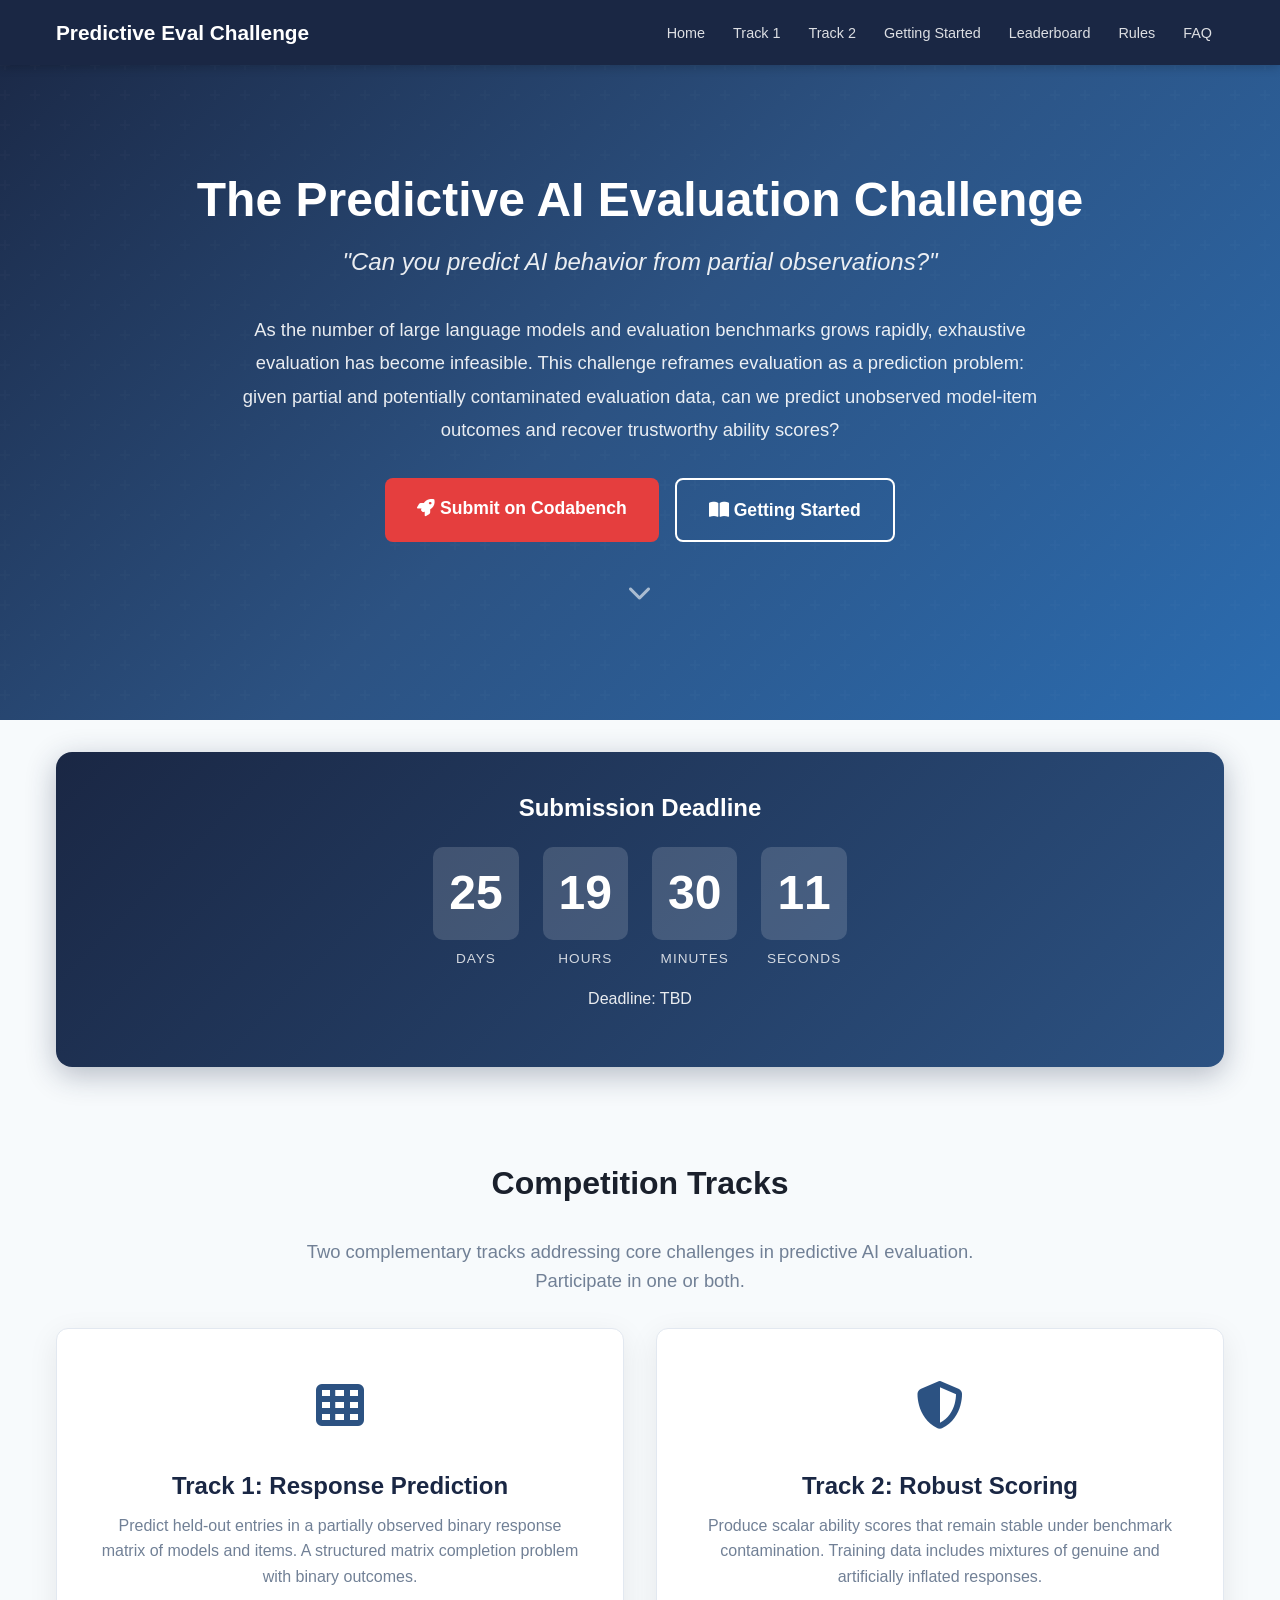
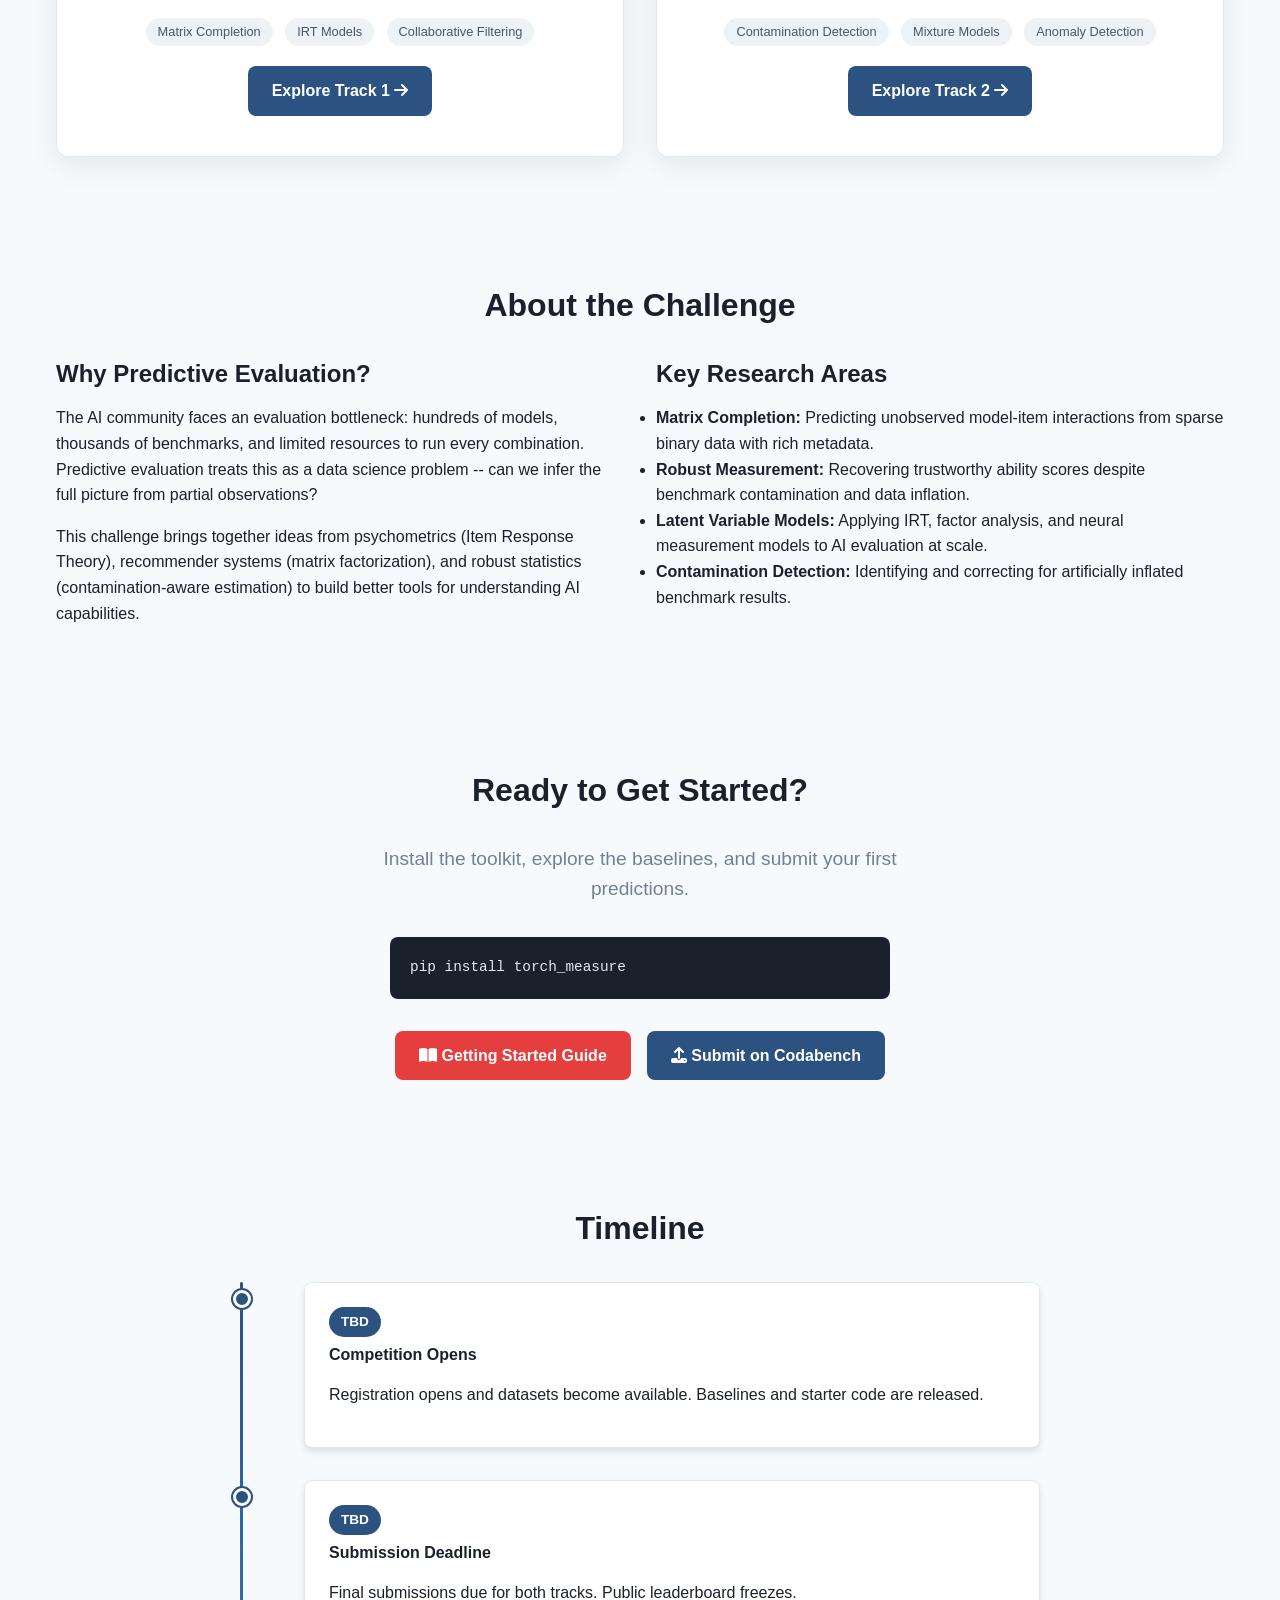
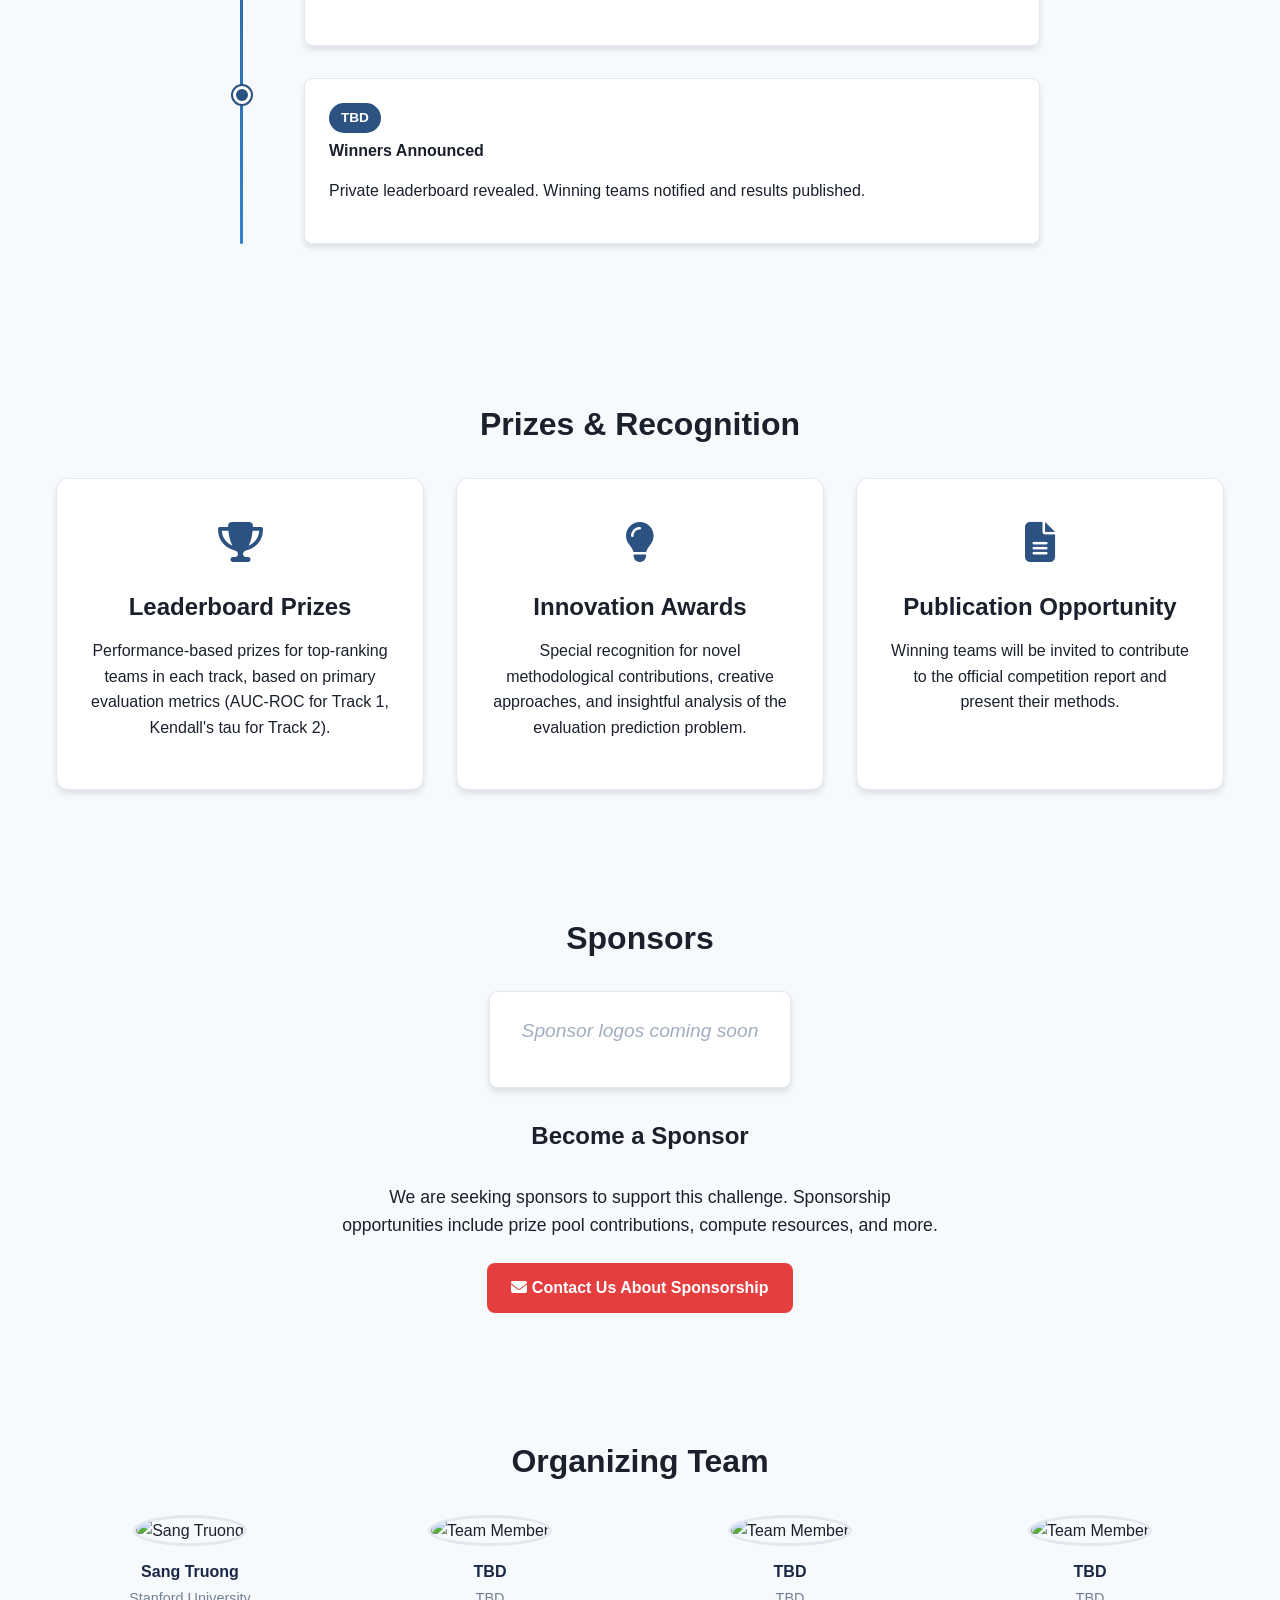
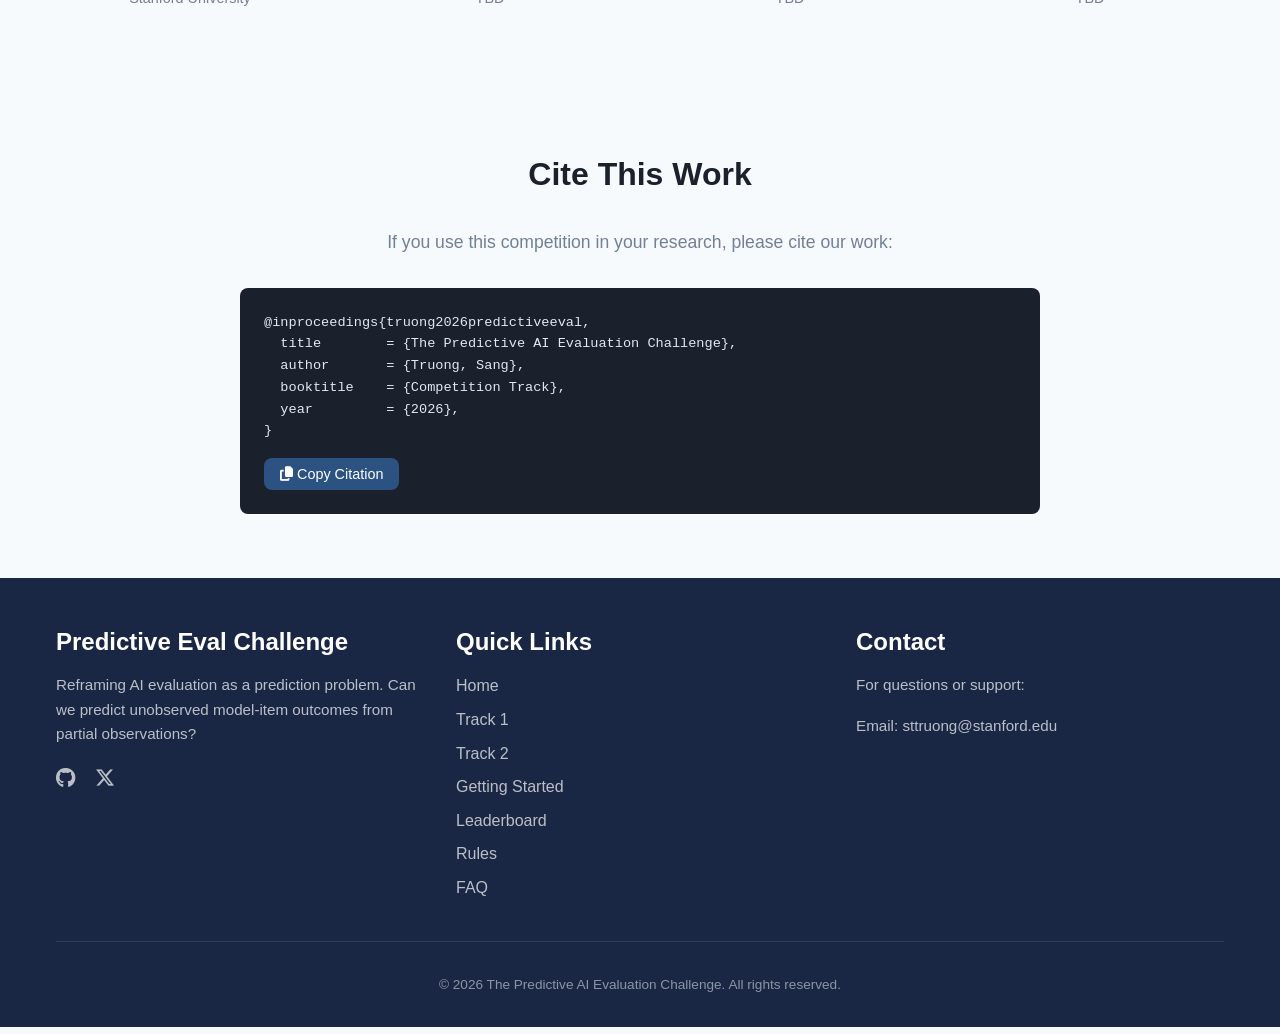
==== docs/index.html @ f94d9de9 "init" ====
<!DOCTYPE html>
<html lang="en">
<head>
    <meta charset="UTF-8">
    <meta name="viewport" content="width=device-width, initial-scale=1.0">
    <title>The Predictive AI Evaluation Challenge</title>
    <link rel="stylesheet" href="https://cdnjs.cloudflare.com/ajax/libs/font-awesome/6.5.0/css/all.min.css">
    <link rel="stylesheet" href="style.css">
</head>
<body>
    <!-- Header -->
    <header>
        <div class="container header-container">
            <a href="index.html" class="logo">Predictive Eval Challenge</a>
            <div class="mobile-toggle">
                <i class="fas fa-bars"></i>
            </div>
            <ul class="nav-menu">
                <li><a href="index.html">Home</a></li>
                <li><a href="track1.html">Track 1</a></li>
                <li><a href="track2.html">Track 2</a></li>
                <li><a href="getting_started.html">Getting Started</a></li>
                <li><a href="leaderboard.html">Leaderboard</a></li>
                <li><a href="rules.html">Rules</a></li>
                <li><a href="faq.html">FAQ</a></li>
            </ul>
        </div>
    </header>

    <!-- Hero Section -->
    <section class="hero">
        <div class="container text-center">
            <h1 class="hero-title">The Predictive AI Evaluation Challenge</h1>
            <p class="hero-tagline">"Can you predict AI behavior from partial observations?"</p>
            <p class="hero-description">
                As the number of large language models and evaluation benchmarks grows rapidly, exhaustive evaluation
                has become infeasible. This challenge reframes evaluation as a prediction problem: given partial and
                potentially contaminated evaluation data, can we predict unobserved model-item outcomes and recover
                trustworthy ability scores?
            </p>
            <div style="display: flex; gap: 1rem; justify-content: center; flex-wrap: wrap; margin-top: 2rem;">
                <a href="https://www.codabench.org/competitions/predictive-eval-challenge/" class="btn btn-primary btn-large" target="_blank">
                    <i class="fas fa-rocket"></i>
                    Submit on Codabench
                </a>
                <a href="getting_started.html" class="btn btn-outline btn-large" style="border-color: white; color: white;">
                    <i class="fas fa-book-open"></i>
                    Getting Started
                </a>
            </div>
            <div class="scroll-indicator" onclick="document.getElementById('tracks').scrollIntoView({behavior: 'smooth'})">
                <i class="fas fa-chevron-down"></i>
            </div>
        </div>
    </section>

    <!-- Countdown Timer -->
    <section style="padding: 2rem 0;">
        <div class="container">
            <div class="countdown-container">
                <h3 class="countdown-title">Submission Deadline</h3>
                <div class="countdown-timer" id="countdown">
                    <div class="countdown-segment">
                        <span class="countdown-value" id="days">--</span>
                        <span class="countdown-label">Days</span>
                    </div>
                    <div class="countdown-segment">
                        <span class="countdown-value" id="hours">--</span>
                        <span class="countdown-label">Hours</span>
                    </div>
                    <div class="countdown-segment">
                        <span class="countdown-value" id="minutes">--</span>
                        <span class="countdown-label">Minutes</span>
                    </div>
                    <div class="countdown-segment">
                        <span class="countdown-value" id="seconds">--</span>
                        <span class="countdown-label">Seconds</span>
                    </div>
                </div>
                <p class="countdown-message">Deadline: TBD</p>
            </div>
        </div>
    </section>

    <!-- Competition Tracks Section -->
    <section id="tracks">
        <div class="container">
            <h2 class="text-center mb-2">Competition Tracks</h2>
            <p class="text-center mb-2" style="font-size: 1.15rem; max-width: 700px; margin: 0 auto 2rem; color: var(--gray-600);">
                Two complementary tracks addressing core challenges in predictive AI evaluation.
                Participate in one or both.
            </p>
            <div class="grid-2">
                <a href="track1.html" class="track-card" style="text-decoration: none; color: inherit;">
                    <div class="track-icon">
                        <i class="fas fa-table-cells"></i>
                    </div>
                    <h3>Track 1: Response Prediction</h3>
                    <p>Predict held-out entries in a partially observed binary response matrix of models and items. A structured matrix completion problem with binary outcomes.</p>
                    <div>
                        <span class="approach-tag">Matrix Completion</span>
                        <span class="approach-tag">IRT Models</span>
                        <span class="approach-tag">Collaborative Filtering</span>
                    </div>
                    <div style="margin-top: 1rem;">
                        <span class="btn btn-secondary" style="pointer-events: none;">
                            Explore Track 1 <i class="fas fa-arrow-right"></i>
                        </span>
                    </div>
                </a>
                <a href="track2.html" class="track-card" style="text-decoration: none; color: inherit;">
                    <div class="track-icon">
                        <i class="fas fa-shield-halved"></i>
                    </div>
                    <h3>Track 2: Robust Scoring</h3>
                    <p>Produce scalar ability scores that remain stable under benchmark contamination. Training data includes mixtures of genuine and artificially inflated responses.</p>
                    <div>
                        <span class="approach-tag">Contamination Detection</span>
                        <span class="approach-tag">Mixture Models</span>
                        <span class="approach-tag">Anomaly Detection</span>
                    </div>
                    <div style="margin-top: 1rem;">
                        <span class="btn btn-secondary" style="pointer-events: none;">
                            Explore Track 2 <i class="fas fa-arrow-right"></i>
                        </span>
                    </div>
                </a>
            </div>
        </div>
    </section>

    <!-- About Section -->
    <section id="about" style="background-color: var(--gray-100);">
        <div class="container">
            <h2 class="text-center mb-2">About the Challenge</h2>
            <div class="grid-2">
                <div>
                    <h3>Why Predictive Evaluation?</h3>
                    <p>The AI community faces an evaluation bottleneck: hundreds of models, thousands of benchmarks, and limited resources to run every combination. Predictive evaluation treats this as a data science problem -- can we infer the full picture from partial observations?</p>
                    <p>This challenge brings together ideas from psychometrics (Item Response Theory), recommender systems (matrix factorization), and robust statistics (contamination-aware estimation) to build better tools for understanding AI capabilities.</p>
                </div>
                <div>
                    <h3>Key Research Areas</h3>
                    <ul>
                        <li><strong>Matrix Completion:</strong> Predicting unobserved model-item interactions from sparse binary data with rich metadata.</li>
                        <li><strong>Robust Measurement:</strong> Recovering trustworthy ability scores despite benchmark contamination and data inflation.</li>
                        <li><strong>Latent Variable Models:</strong> Applying IRT, factor analysis, and neural measurement models to AI evaluation at scale.</li>
                        <li><strong>Contamination Detection:</strong> Identifying and correcting for artificially inflated benchmark results.</li>
                    </ul>
                </div>
            </div>
        </div>
    </section>

    <!-- Get Started Section -->
    <section id="get-started">
        <div class="container text-center">
            <h2 class="mb-2">Ready to Get Started?</h2>
            <p style="font-size: 1.2rem; max-width: 600px; margin: 0 auto 2rem; color: var(--gray-600);">
                Install the toolkit, explore the baselines, and submit your first predictions.
            </p>
            <div class="code-block-container" style="max-width: 500px; margin: 0 auto 2rem; text-align: left;">
                <pre><code>pip install torch_measure</code></pre>
            </div>
            <div style="display: flex; gap: 1rem; justify-content: center; flex-wrap: wrap;">
                <a href="getting_started.html" class="btn btn-primary">
                    <i class="fas fa-book-open"></i>
                    Getting Started Guide
                </a>
                <a href="https://www.codabench.org/competitions/predictive-eval-challenge/" class="btn btn-secondary" target="_blank">
                    <i class="fas fa-upload"></i>
                    Submit on Codabench
                </a>
            </div>
        </div>
    </section>

    <!-- Timeline Section -->
    <section id="timeline" style="background-color: var(--gray-100);">
        <div class="container">
            <h2 class="text-center mb-2">Timeline</h2>
            <div class="timeline">
                <div class="timeline-item">
                    <div class="timeline-content">
                        <span class="timeline-date">TBD</span>
                        <h4>Competition Opens</h4>
                        <p>Registration opens and datasets become available. Baselines and starter code are released.</p>
                    </div>
                </div>
                <div class="timeline-item">
                    <div class="timeline-content">
                        <span class="timeline-date">TBD</span>
                        <h4>Submission Deadline</h4>
                        <p>Final submissions due for both tracks. Public leaderboard freezes.</p>
                    </div>
                </div>
                <div class="timeline-item">
                    <div class="timeline-content">
                        <span class="timeline-date">TBD</span>
                        <h4>Winners Announced</h4>
                        <p>Private leaderboard revealed. Winning teams notified and results published.</p>
                    </div>
                </div>
            </div>
        </div>
    </section>

    <!-- Prizes & Recognition Section -->
    <section id="prizes">
        <div class="container">
            <h2 class="text-center mb-2">Prizes & Recognition</h2>
            <div class="grid-3">
                <div class="prize-card">
                    <div class="prize-icon">
                        <i class="fas fa-trophy"></i>
                    </div>
                    <h3>Leaderboard Prizes</h3>
                    <p>Performance-based prizes for top-ranking teams in each track, based on primary evaluation metrics (AUC-ROC for Track 1, Kendall's tau for Track 2).</p>
                </div>
                <div class="prize-card">
                    <div class="prize-icon">
                        <i class="fas fa-lightbulb"></i>
                    </div>
                    <h3>Innovation Awards</h3>
                    <p>Special recognition for novel methodological contributions, creative approaches, and insightful analysis of the evaluation prediction problem.</p>
                </div>
                <div class="prize-card">
                    <div class="prize-icon">
                        <i class="fas fa-file-alt"></i>
                    </div>
                    <h3>Publication Opportunity</h3>
                    <p>Winning teams will be invited to contribute to the official competition report and present their methods.</p>
                </div>
            </div>
        </div>
    </section>

    <!-- Sponsors Section -->
    <section id="sponsors" style="background-color: var(--gray-100);">
        <div class="container">
            <h2 class="text-center mb-2">Sponsors</h2>
            <div class="sponsors-container">
                <div class="sponsor-tier">
                    <div class="sponsor-logos">
                        <div class="sponsor-item">
                            <p class="sponsor-placeholder">Sponsor logos coming soon</p>
                        </div>
                    </div>
                </div>
                <div style="margin-top: 2rem;">
                    <h3 class="text-center mb-2">Become a Sponsor</h3>
                    <p class="text-center mb-2" style="font-size: 1.1rem; max-width: 600px; margin: 0 auto;">
                        We are seeking sponsors to support this challenge.
                        Sponsorship opportunities include prize pool contributions, compute resources, and more.
                    </p>
                    <div class="text-center" style="margin-top: 1.5rem;">
                        <a href="mailto:sttruong@stanford.edu?subject=Predictive%20Eval%20Challenge%20Sponsorship" class="btn btn-primary">
                            <i class="fas fa-envelope"></i>
                            Contact Us About Sponsorship
                        </a>
                    </div>
                </div>
            </div>
        </div>
    </section>

    <!-- Organizing Team Section -->
    <section id="team">
        <div class="container">
            <h2 class="text-center mb-2">Organizing Team</h2>
            <div class="team-grid">
                <div class="team-member">
                    <img src="https://ui-avatars.com/api/?name=ST&background=2c5282&color=fff&size=120" alt="Sang Truong">
                    <h4>Sang Truong</h4>
                    <p>Stanford University</p>
                </div>
                <div class="team-member">
                    <img src="https://ui-avatars.com/api/?name=TM&background=2c5282&color=fff&size=120" alt="Team Member">
                    <h4>TBD</h4>
                    <p>TBD</p>
                </div>
                <div class="team-member">
                    <img src="https://ui-avatars.com/api/?name=TM&background=2c5282&color=fff&size=120" alt="Team Member">
                    <h4>TBD</h4>
                    <p>TBD</p>
                </div>
                <div class="team-member">
                    <img src="https://ui-avatars.com/api/?name=TM&background=2c5282&color=fff&size=120" alt="Team Member">
                    <h4>TBD</h4>
                    <p>TBD</p>
                </div>
            </div>
        </div>
    </section>

    <!-- Citation Section -->
    <section id="citation" style="background-color: var(--gray-100);">
        <div class="container">
            <h2 class="text-center mb-2">Cite This Work</h2>
            <p class="text-center mb-2" style="font-size: 1.1rem; color: var(--gray-600);">
                If you use this competition in your research, please cite our work:
            </p>
            <div class="citation-box">
                <pre><code>@inproceedings{truong2026predictiveeval,
  title        = {The Predictive AI Evaluation Challenge},
  author       = {Truong, Sang},
  booktitle    = {Competition Track},
  year         = {2026},
}</code></pre>
                <button class="btn-copy" onclick="copyCitation()">
                    <i class="fas fa-copy"></i>
                    Copy Citation
                </button>
            </div>
        </div>
    </section>

    <!-- Footer -->
    <footer>
        <div class="container">
            <div class="footer-container">
                <div class="footer-column">
                    <h3>Predictive Eval Challenge</h3>
                    <p>Reframing AI evaluation as a prediction problem. Can we predict unobserved model-item outcomes from partial observations?</p>
                    <div class="social-links mt-1">
                        <a href="#"><i class="fab fa-github"></i></a>
                        <a href="#"><i class="fab fa-x-twitter"></i></a>
                    </div>
                </div>
                <div class="footer-column">
                    <h3>Quick Links</h3>
                    <ul>
                        <li><a href="index.html">Home</a></li>
                        <li><a href="track1.html">Track 1</a></li>
                        <li><a href="track2.html">Track 2</a></li>
                        <li><a href="getting_started.html">Getting Started</a></li>
                        <li><a href="leaderboard.html">Leaderboard</a></li>
                        <li><a href="rules.html">Rules</a></li>
                        <li><a href="faq.html">FAQ</a></li>
                    </ul>
                </div>
                <div class="footer-column">
                    <h3>Contact</h3>
                    <p>For questions or support:</p>
                    <p>Email: sttruong@stanford.edu</p>
                </div>
            </div>
            <div class="copyright">
                <p>&copy; 2026 The Predictive AI Evaluation Challenge. All rights reserved.</p>
            </div>
        </div>
    </footer>

    <!-- JavaScript -->
    <script>
        // Mobile menu toggle
        const mobileToggle = document.querySelector('.mobile-toggle');
        const navMenu = document.querySelector('.nav-menu');

        mobileToggle.addEventListener('click', () => {
            navMenu.classList.toggle('active');
        });

        const navLinks = document.querySelectorAll('.nav-menu a');
        navLinks.forEach(link => {
            link.addEventListener('click', () => {
                navMenu.classList.remove('active');
            });
        });

        // Smooth scrolling for anchor links
        document.querySelectorAll('a[href^="#"]').forEach(anchor => {
            anchor.addEventListener('click', function(e) {
                e.preventDefault();
                const targetId = this.getAttribute('href');
                const targetElement = document.querySelector(targetId);
                if (targetElement) {
                    const headerHeight = document.querySelector('header').offsetHeight;
                    const targetPosition = targetElement.getBoundingClientRect().top + window.pageYOffset - headerHeight;
                    window.scrollTo({ top: targetPosition, behavior: 'smooth' });
                }
            });
        });

        // Countdown Timer
        function updateCountdown() {
            // Placeholder date -- update when deadline is set
            const endDate = new Date('December 31, 2026 23:59:59 UTC').getTime();
            const now = new Date().getTime();
            const timeLeft = endDate - now;

            if (timeLeft > 0) {
                const days = Math.floor(timeLeft / (1000 * 60 * 60 * 24));
                const hours = Math.floor((timeLeft % (1000 * 60 * 60 * 24)) / (1000 * 60 * 60));
                const minutes = Math.floor((timeLeft % (1000 * 60 * 60)) / (1000 * 60));
                const seconds = Math.floor((timeLeft % (1000 * 60)) / 1000);

                document.getElementById('days').textContent = String(days).padStart(2, '0');
                document.getElementById('hours').textContent = String(hours).padStart(2, '0');
                document.getElementById('minutes').textContent = String(minutes).padStart(2, '0');
                document.getElementById('seconds').textContent = String(seconds).padStart(2, '0');
            } else {
                document.querySelector('.countdown-title').textContent = 'Submissions Closed';
                document.querySelector('.countdown-timer').innerHTML = '<div style="color: white; font-size: 1.8rem; font-weight: 600;">Thank you for participating!</div>';
                document.querySelector('.countdown-message').textContent = 'Winners will be announced soon.';
            }
        }

        updateCountdown();
        setInterval(updateCountdown, 1000);

        // Copy citation function
        function copyCitation() {
            const citationText = `@inproceedings{truong2026predictiveeval,
  title        = {The Predictive AI Evaluation Challenge},
  author       = {Truong, Sang},
  booktitle    = {Competition Track},
  year         = {2026},
}`;
            navigator.clipboard.writeText(citationText).then(() => {
                const button = document.querySelector('.btn-copy');
                const originalText = button.innerHTML;
                button.innerHTML = '<i class="fas fa-check"></i> Copied!';
                button.style.backgroundColor = '#48bb78';
                setTimeout(() => {
                    button.innerHTML = originalText;
                    button.style.backgroundColor = '';
                }, 2000);
            }).catch(err => {
                console.error('Failed to copy citation: ', err);
                alert('Failed to copy citation. Please select and copy the text manually.');
            });
        }
    </script>
</body>
</html>
---- docs/style.css ----
:root {
    --primary-color: #1a2744; /* Dark navy */
    --secondary-color: #2c5282; /* Medium blue */
    --accent-color: #e53e3e; /* Red accent for CTAs */
    --accent-hover: #c53030;
    --highlight-color: #3182ce; /* Bright blue for links */
    --dark-color: #1a202c;
    --light-color: #f7fafc;
    --gray-100: #f7fafc;
    --gray-200: #edf2f7;
    --gray-300: #e2e8f0;
    --gray-400: #cbd5e0;
    --gray-500: #a0aec0;
    --gray-600: #718096;
    --gray-700: #4a5568;
    --font-primary: 'Roboto', sans-serif;
    --font-heading: 'Montserrat', sans-serif;
    --border-radius: 8px;
    --box-shadow: 0 4px 6px rgba(0, 0, 0, 0.1);
}

/* Global Styles */
* {
    margin: 0;
    padding: 0;
    box-sizing: border-box;
}

body {
    font-family: var(--font-primary);
    line-height: 1.6;
    color: var(--dark-color);
    background-color: var(--light-color);
}

h1, h2, h3, h4, h5, h6 {
    font-family: var(--font-heading);
    margin-bottom: 1rem;
    line-height: 1.3;
    font-weight: 700;
}

h1 { font-size: 2.5rem; }
h2 { font-size: 2rem; }
h3 { font-size: 1.5rem; }

p { margin-bottom: 1rem; }

a {
    color: var(--highlight-color);
    text-decoration: none;
    transition: all 0.3s ease;
}

a:hover {
    color: var(--accent-color);
}

.container {
    width: 100%;
    max-width: 1200px;
    margin: 0 auto;
    padding: 0 1rem;
}

/* Buttons */
.btn {
    display: inline-block;
    padding: 0.75rem 1.5rem;
    border-radius: var(--border-radius);
    text-decoration: none;
    font-weight: 600;
    cursor: pointer;
    transition: all 0.3s ease;
    border: none;
    font-size: 1rem;
}

.btn-primary {
    background-color: var(--accent-color);
    color: white;
}

.btn-primary:hover {
    background-color: var(--accent-hover);
    color: white;
    transform: translateY(-2px);
    box-shadow: 0 4px 12px rgba(229, 62, 62, 0.4);
}

.btn-secondary {
    background-color: var(--secondary-color);
    color: white;
}

.btn-secondary:hover {
    background-color: var(--primary-color);
    color: white;
    transform: translateY(-2px);
}

.btn-outline {
    background-color: transparent;
    color: var(--secondary-color);
    border: 2px solid var(--secondary-color);
}

.btn-outline:hover {
    background-color: var(--secondary-color);
    color: white;
}

.btn-large {
    padding: 1rem 2rem;
    font-size: 1.1rem;
}

.btn-copy {
    background-color: var(--secondary-color);
    color: white;
    padding: 0.5rem 1rem;
    border: none;
    border-radius: var(--border-radius);
    cursor: pointer;
    font-size: 0.9rem;
    margin-top: 1rem;
    transition: all 0.3s ease;
}

.btn-copy:hover {
    background-color: var(--primary-color);
}

/* Utility Classes */
.text-center { text-align: center; }
.mb-1 { margin-bottom: 1rem; }
.mb-2 { margin-bottom: 2rem; }
.mt-1 { margin-top: 1rem; }
.mt-2 { margin-top: 2rem; }
.mt-3 { margin-top: 3rem; }

/* Header */
header {
    background-color: var(--primary-color);
    color: white;
    padding: 1rem 0;
    position: fixed;
    width: 100%;
    top: 0;
    z-index: 1000;
    box-shadow: 0 2px 10px rgba(0, 0, 0, 0.2);
}

.header-container {
    display: flex;
    justify-content: space-between;
    align-items: center;
}

.logo {
    font-family: var(--font-heading);
    font-size: 1.3rem;
    font-weight: 700;
    color: white !important;
    white-space: nowrap;
}

.logo:hover {
    color: var(--gray-300) !important;
}

.nav-menu {
    display: flex;
    list-style: none;
    gap: 0.25rem;
    align-items: center;
}

.nav-menu li a {
    color: rgba(255, 255, 255, 0.85);
    font-weight: 500;
    padding: 0.5rem 0.75rem;
    border-radius: var(--border-radius);
    transition: all 0.3s ease;
    font-size: 0.9rem;
}

.nav-menu li a:hover {
    color: white;
    background-color: rgba(255, 255, 255, 0.1);
}

.mobile-toggle {
    display: none;
    cursor: pointer;
    color: white;
    font-size: 1.5rem;
}

/* Hero Section */
.hero {
    background: linear-gradient(135deg, var(--primary-color) 0%, var(--secondary-color) 50%, #2b6cb0 100%);
    color: white;
    padding: 8rem 0 4rem;
    min-height: 80vh;
    display: flex;
    align-items: center;
    position: relative;
    overflow: hidden;
}

.hero::before {
    content: '';
    position: absolute;
    top: 0;
    left: 0;
    right: 0;
    bottom: 0;
    background: url("data:image/svg+xml,%3Csvg width='60' height='60' viewBox='0 0 60 60' xmlns='http://www.w3.org/2000/svg'%3E%3Cg fill='none' fill-rule='evenodd'%3E%3Cg fill='%23ffffff' fill-opacity='0.03'%3E%3Cpath d='M36 34v-4h-2v4h-4v2h4v4h2v-4h4v-2h-4zm0-30V0h-2v4h-4v2h4v4h2V6h4V4h-4zM6 34v-4H4v4H0v2h4v4h2v-4h4v-2H6zM6 4V0H4v4H0v2h4v4h2V6h4V4H6z'/%3E%3C/g%3E%3C/g%3E%3C/svg%3E");
    opacity: 0.5;
}

.hero .container {
    position: relative;
    z-index: 1;
}

.hero-title {
    font-size: 3rem;
    font-weight: 800;
    margin-bottom: 1rem;
    line-height: 1.15;
}

.hero-tagline {
    font-size: 1.5rem;
    font-weight: 300;
    font-style: italic;
    margin-bottom: 2rem;
    color: rgba(255, 255, 255, 0.9);
}

.hero-description {
    font-size: 1.15rem;
    max-width: 800px;
    margin: 0 auto 2rem;
    color: rgba(255, 255, 255, 0.9);
    line-height: 1.8;
}

.scroll-indicator {
    margin-top: 2rem;
    cursor: pointer;
    animation: bounce 2s infinite;
    font-size: 1.5rem;
    color: rgba(255, 255, 255, 0.6);
}

@keyframes bounce {
    0%, 20%, 50%, 80%, 100% { transform: translateY(0); }
    40% { transform: translateY(-10px); }
    60% { transform: translateY(-5px); }
}

/* Sections */
section {
    padding: 4rem 0;
}

/* Cards */
.card {
    background: white;
    border-radius: var(--border-radius);
    padding: 2rem;
    box-shadow: var(--box-shadow);
    border: 1px solid var(--gray-300);
}

/* Grid Layouts */
.grid-2 {
    display: grid;
    grid-template-columns: repeat(2, 1fr);
    gap: 2rem;
}

.grid-3 {
    display: grid;
    grid-template-columns: repeat(3, 1fr);
    gap: 2rem;
}

/* Track Cards */
.track-card {
    background: white;
    border-radius: 12px;
    padding: 2.5rem;
    box-shadow: 0 8px 30px rgba(0, 0, 0, 0.08);
    border: 1px solid var(--gray-300);
    transition: transform 0.3s ease, box-shadow 0.3s ease;
    text-align: center;
}

.track-card:hover {
    transform: translateY(-5px);
    box-shadow: 0 12px 40px rgba(0, 0, 0, 0.12);
}

.track-card .track-icon {
    font-size: 3rem;
    color: var(--secondary-color);
    margin-bottom: 1.5rem;
}

.track-card h3 {
    color: var(--primary-color);
    margin-bottom: 0.75rem;
}

.track-card p {
    color: var(--gray-600);
    margin-bottom: 1.5rem;
}

/* Countdown */
.countdown-container {
    background: linear-gradient(135deg, var(--primary-color), var(--secondary-color));
    border-radius: 16px;
    padding: 2.5rem;
    text-align: center;
    color: white;
    box-shadow: 0 8px 30px rgba(26, 39, 68, 0.3);
}

.countdown-title {
    font-size: 1.5rem;
    margin-bottom: 1.5rem;
    color: white;
}

.countdown-timer {
    display: flex;
    justify-content: center;
    gap: 1.5rem;
    margin-bottom: 1rem;
}

.countdown-segment {
    display: flex;
    flex-direction: column;
    align-items: center;
}

.countdown-value {
    font-size: 3rem;
    font-weight: 800;
    font-family: var(--font-heading);
    background: rgba(255, 255, 255, 0.15);
    padding: 0.5rem 1rem;
    border-radius: 10px;
    min-width: 80px;
    text-align: center;
}

.countdown-label {
    font-size: 0.85rem;
    text-transform: uppercase;
    letter-spacing: 1px;
    margin-top: 0.5rem;
    opacity: 0.8;
}

.countdown-message {
    margin-top: 1rem;
    font-size: 1rem;
    opacity: 0.9;
    color: white;
}

/* Prize Cards */
.prize-card {
    background: white;
    border-radius: 12px;
    padding: 2rem;
    text-align: center;
    box-shadow: var(--box-shadow);
    border: 1px solid var(--gray-300);
    transition: transform 0.3s ease;
}

.prize-card:hover {
    transform: translateY(-3px);
}

.prize-icon {
    font-size: 2.5rem;
    color: var(--secondary-color);
    margin-bottom: 1rem;
}

/* Team Section */
.team-grid {
    display: grid;
    grid-template-columns: repeat(auto-fit, minmax(160px, 1fr));
    gap: 2rem;
    justify-items: center;
}

.team-member {
    text-align: center;
}

.team-member img {
    width: 120px;
    height: 120px;
    border-radius: 50%;
    object-fit: cover;
    margin-bottom: 1rem;
    border: 3px solid var(--gray-300);
    transition: transform 0.3s ease;
}

.team-member img:hover {
    transform: scale(1.05);
}

.team-member h4 {
    margin-bottom: 0.25rem;
    color: var(--primary-color);
}

.team-member p {
    color: var(--gray-600);
    font-size: 0.9rem;
}

/* Citation */
.citation-box {
    background: var(--dark-color);
    border-radius: var(--border-radius);
    padding: 1.5rem;
    position: relative;
    max-width: 800px;
    margin: 0 auto;
}

.citation-box pre {
    overflow-x: auto;
    color: #e2e8f0;
    font-size: 0.85rem;
    line-height: 1.6;
}

.citation-box code {
    font-family: 'Fira Code', 'Courier New', monospace;
}

/* FAQ */
.faq-item {
    margin-bottom: 1rem;
    border: 1px solid var(--gray-300);
    border-radius: var(--border-radius);
    overflow: hidden;
    background: white;
}

.faq-question {
    display: flex;
    justify-content: space-between;
    align-items: center;
    padding: 1.25rem 1.5rem;
    cursor: pointer;
    font-weight: 600;
    color: var(--primary-color);
    transition: background-color 0.3s ease;
}

.faq-question:hover {
    background-color: var(--gray-100);
}

.faq-question i {
    transition: transform 0.3s ease;
    color: var(--gray-500);
}

.faq-question.active i {
    transform: rotate(180deg);
}

.faq-answer {
    max-height: 0;
    overflow: hidden;
    transition: max-height 0.3s ease;
    padding: 0 1.5rem;
}

.faq-question.active + .faq-answer {
    max-height: 1000px;
    padding: 0 1.5rem 1.5rem;
}

/* Timeline */
.timeline {
    position: relative;
    max-width: 800px;
    margin: 2rem auto;
    padding-left: 2rem;
}

.timeline::before {
    content: '';
    position: absolute;
    left: 0;
    top: 0;
    bottom: 0;
    width: 3px;
    background: linear-gradient(to bottom, var(--secondary-color), var(--highlight-color));
    border-radius: 2px;
}

.timeline-item {
    position: relative;
    margin-bottom: 2rem;
    padding-left: 2rem;
}

.timeline-item::before {
    content: '';
    position: absolute;
    left: -2.45rem;
    top: 0.5rem;
    width: 12px;
    height: 12px;
    border-radius: 50%;
    background: var(--secondary-color);
    border: 3px solid white;
    box-shadow: 0 0 0 2px var(--secondary-color);
}

.timeline-content {
    background: white;
    padding: 1.5rem;
    border-radius: var(--border-radius);
    box-shadow: var(--box-shadow);
    border: 1px solid var(--gray-300);
}

.timeline-date {
    display: inline-block;
    background: var(--secondary-color);
    color: white;
    padding: 0.25rem 0.75rem;
    border-radius: 20px;
    font-size: 0.85rem;
    font-weight: 600;
    margin-bottom: 0.5rem;
}

/* Leaderboard Table */
.leaderboard-table {
    width: 100%;
    border-collapse: collapse;
    background: white;
    border-radius: var(--border-radius);
    overflow: hidden;
    box-shadow: var(--box-shadow);
}

.leaderboard-table thead {
    background: var(--primary-color);
    color: white;
}

.leaderboard-table th,
.leaderboard-table td {
    padding: 1rem 1.25rem;
    text-align: left;
    border-bottom: 1px solid var(--gray-300);
}

.leaderboard-table tbody tr:hover {
    background-color: var(--gray-100);
}

.leaderboard-table tbody tr:nth-child(even) {
    background-color: var(--gray-100);
}

.rank-1 { color: #d69e2e; font-weight: 700; }
.rank-2 { color: #a0aec0; font-weight: 700; }
.rank-3 { color: #c47a30; font-weight: 700; }

/* Tab Navigation */
.tab-container {
    display: flex;
    gap: 0.5rem;
    justify-content: center;
    flex-wrap: wrap;
}

.tab-button {
    padding: 0.75rem 1.5rem;
    border: 2px solid var(--secondary-color);
    background: transparent;
    color: var(--secondary-color);
    border-radius: var(--border-radius);
    cursor: pointer;
    font-weight: 600;
    font-size: 0.95rem;
    transition: all 0.3s ease;
}

.tab-button.active,
.tab-button:hover {
    background: var(--secondary-color);
    color: white;
}

.tab-content {
    display: none;
}

.tab-content.active {
    display: block;
}

/* Sponsor Section */
.sponsors-container {
    text-align: center;
}

.sponsor-tier {
    margin-bottom: 2rem;
}

.tier-label {
    font-size: 1.1rem;
    color: var(--gray-600);
    text-transform: uppercase;
    letter-spacing: 2px;
    margin-bottom: 1.5rem;
}

.sponsor-logos {
    display: flex;
    justify-content: center;
    align-items: center;
    gap: 3rem;
    flex-wrap: wrap;
}

.sponsor-item {
    padding: 1.5rem 2rem;
    background: white;
    border-radius: var(--border-radius);
    box-shadow: var(--box-shadow);
    border: 1px solid var(--gray-300);
}

.sponsor-placeholder {
    font-size: 1.2rem;
    color: var(--gray-500);
    font-style: italic;
}

/* Code Block */
.code-block-container {
    background: var(--dark-color);
    border-radius: var(--border-radius);
    padding: 1.25rem;
    margin: 1rem 0;
    overflow-x: auto;
}

.code-block-container pre {
    margin: 0;
    color: #e2e8f0;
    font-size: 0.9rem;
    line-height: 1.5;
}

.code-block-container code {
    font-family: 'Fira Code', 'Courier New', monospace;
}

/* Metric Cards */
.metric-card {
    background: white;
    border-radius: 12px;
    padding: 1.5rem;
    text-align: center;
    box-shadow: var(--box-shadow);
    border: 1px solid var(--gray-300);
    transition: transform 0.3s ease;
}

.metric-card:hover {
    transform: translateY(-3px);
}

.metric-card .metric-value {
    font-size: 1.5rem;
    font-weight: 700;
    color: var(--secondary-color);
    margin-bottom: 0.25rem;
}

.metric-card .metric-label {
    font-size: 0.85rem;
    color: var(--gray-600);
    text-transform: uppercase;
    letter-spacing: 1px;
}

/* Approach Tag */
.approach-tag {
    display: inline-block;
    background: var(--gray-200);
    color: var(--gray-700);
    padding: 0.25rem 0.75rem;
    border-radius: 20px;
    font-size: 0.8rem;
    font-weight: 500;
    margin: 0.25rem;
}

/* Footer */
footer {
    background-color: var(--primary-color);
    color: white;
    padding: 3rem 0 1rem;
}

.footer-container {
    display: grid;
    grid-template-columns: repeat(3, 1fr);
    gap: 2rem;
    margin-bottom: 2rem;
}

.footer-column h3 {
    color: white;
    margin-bottom: 1rem;
}

.footer-column p {
    color: rgba(255, 255, 255, 0.7);
    font-size: 0.95rem;
}

.footer-column ul {
    list-style: none;
}

.footer-column ul li {
    margin-bottom: 0.5rem;
}

.footer-column ul li a {
    color: rgba(255, 255, 255, 0.7);
    transition: color 0.3s ease;
}

.footer-column ul li a:hover {
    color: white;
}

.social-links a {
    color: rgba(255, 255, 255, 0.7);
    font-size: 1.25rem;
    margin-right: 1rem;
    transition: color 0.3s ease;
}

.social-links a:hover {
    color: white;
}

.copyright {
    text-align: center;
    padding-top: 2rem;
    border-top: 1px solid rgba(255, 255, 255, 0.1);
}

.copyright p {
    color: rgba(255, 255, 255, 0.5);
    font-size: 0.85rem;
}

/* Data Table */
.dataset-table {
    overflow-x: auto;
    margin: 1rem 0;
}

.dataset-table table {
    width: 100%;
    border-collapse: collapse;
    background: white;
    border-radius: var(--border-radius);
    overflow: hidden;
}

.dataset-table th,
.dataset-table td {
    padding: 0.75rem 1rem;
    text-align: left;
    border: 1px solid var(--gray-300);
}

.dataset-table thead {
    background: var(--primary-color);
    color: white;
}

.dataset-table tbody tr:nth-child(even) {
    background: var(--gray-100);
}

/* Phase Indicators */
.phase-indicator {
    display: flex;
    align-items: center;
    gap: 0.5rem;
    padding: 0.5rem 1rem;
    border-radius: 20px;
    background: rgba(255, 255, 255, 0.1);
    font-size: 0.85rem;
}

.phase-indicator.active {
    background: rgba(255, 255, 255, 0.25);
}

.phase-indicator.completed {
    opacity: 0.5;
}

.phase-dot {
    width: 8px;
    height: 8px;
    border-radius: 50%;
    background: rgba(255, 255, 255, 0.5);
}

.phase-indicator.active .phase-dot {
    background: #48bb78;
    box-shadow: 0 0 8px rgba(72, 187, 120, 0.6);
}

.phase-indicator.completed .phase-dot {
    background: rgba(255, 255, 255, 0.3);
}

/* Info box */
.info-box {
    background: #ebf8ff;
    border-left: 4px solid var(--highlight-color);
    padding: 1.25rem;
    border-radius: 0 var(--border-radius) var(--border-radius) 0;
    margin: 1.5rem 0;
}

.info-box p {
    margin: 0;
    color: var(--gray-700);
}

.warning-box {
    background: #fffbeb;
    border-left: 4px solid #d69e2e;
    padding: 1.25rem;
    border-radius: 0 var(--border-radius) var(--border-radius) 0;
    margin: 1.5rem 0;
}

/* Responsive */
@media (max-width: 968px) {
    .nav-menu {
        display: none;
        flex-direction: column;
        position: absolute;
        top: 100%;
        left: 0;
        right: 0;
        background: var(--primary-color);
        padding: 1rem;
        box-shadow: 0 4px 10px rgba(0, 0, 0, 0.2);
    }

    .nav-menu.active {
        display: flex;
    }

    .nav-menu li a {
        padding: 0.75rem 1rem;
        display: block;
    }

    .mobile-toggle {
        display: block;
    }

    .hero-title {
        font-size: 2rem;
    }

    .hero-tagline {
        font-size: 1.2rem;
    }

    .grid-2,
    .grid-3 {
        grid-template-columns: 1fr;
    }

    .footer-container {
        grid-template-columns: 1fr;
    }

    .countdown-value {
        font-size: 2rem;
        min-width: 60px;
    }

    .countdown-timer {
        gap: 0.75rem;
    }

    .team-grid {
        grid-template-columns: repeat(auto-fit, minmax(130px, 1fr));
        gap: 1.5rem;
    }
}

@media (max-width: 480px) {
    .hero {
        padding: 6rem 0 3rem;
        min-height: auto;
    }

    .hero-title {
        font-size: 1.6rem;
    }

    h2 {
        font-size: 1.5rem;
    }

    section {
        padding: 2.5rem 0;
    }

    .countdown-value {
        font-size: 1.5rem;
        min-width: 50px;
        padding: 0.35rem 0.5rem;
    }
}
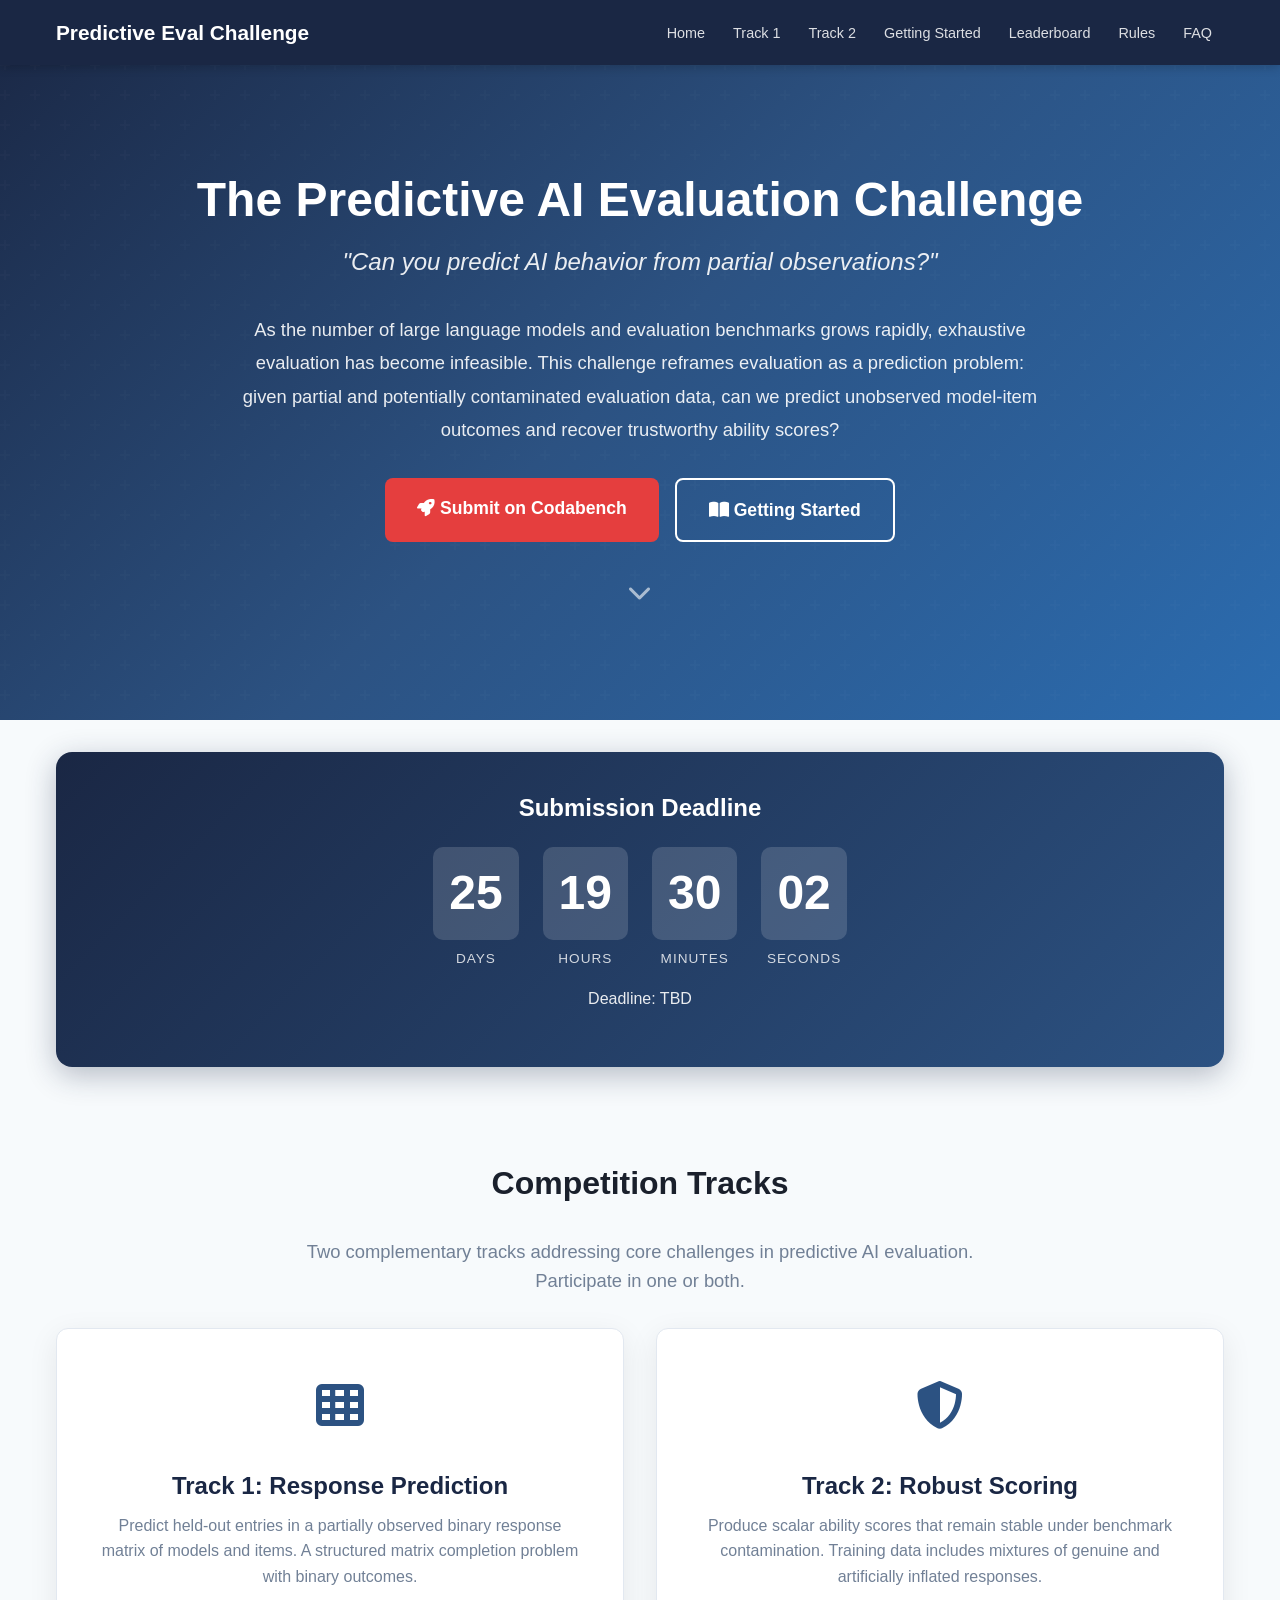
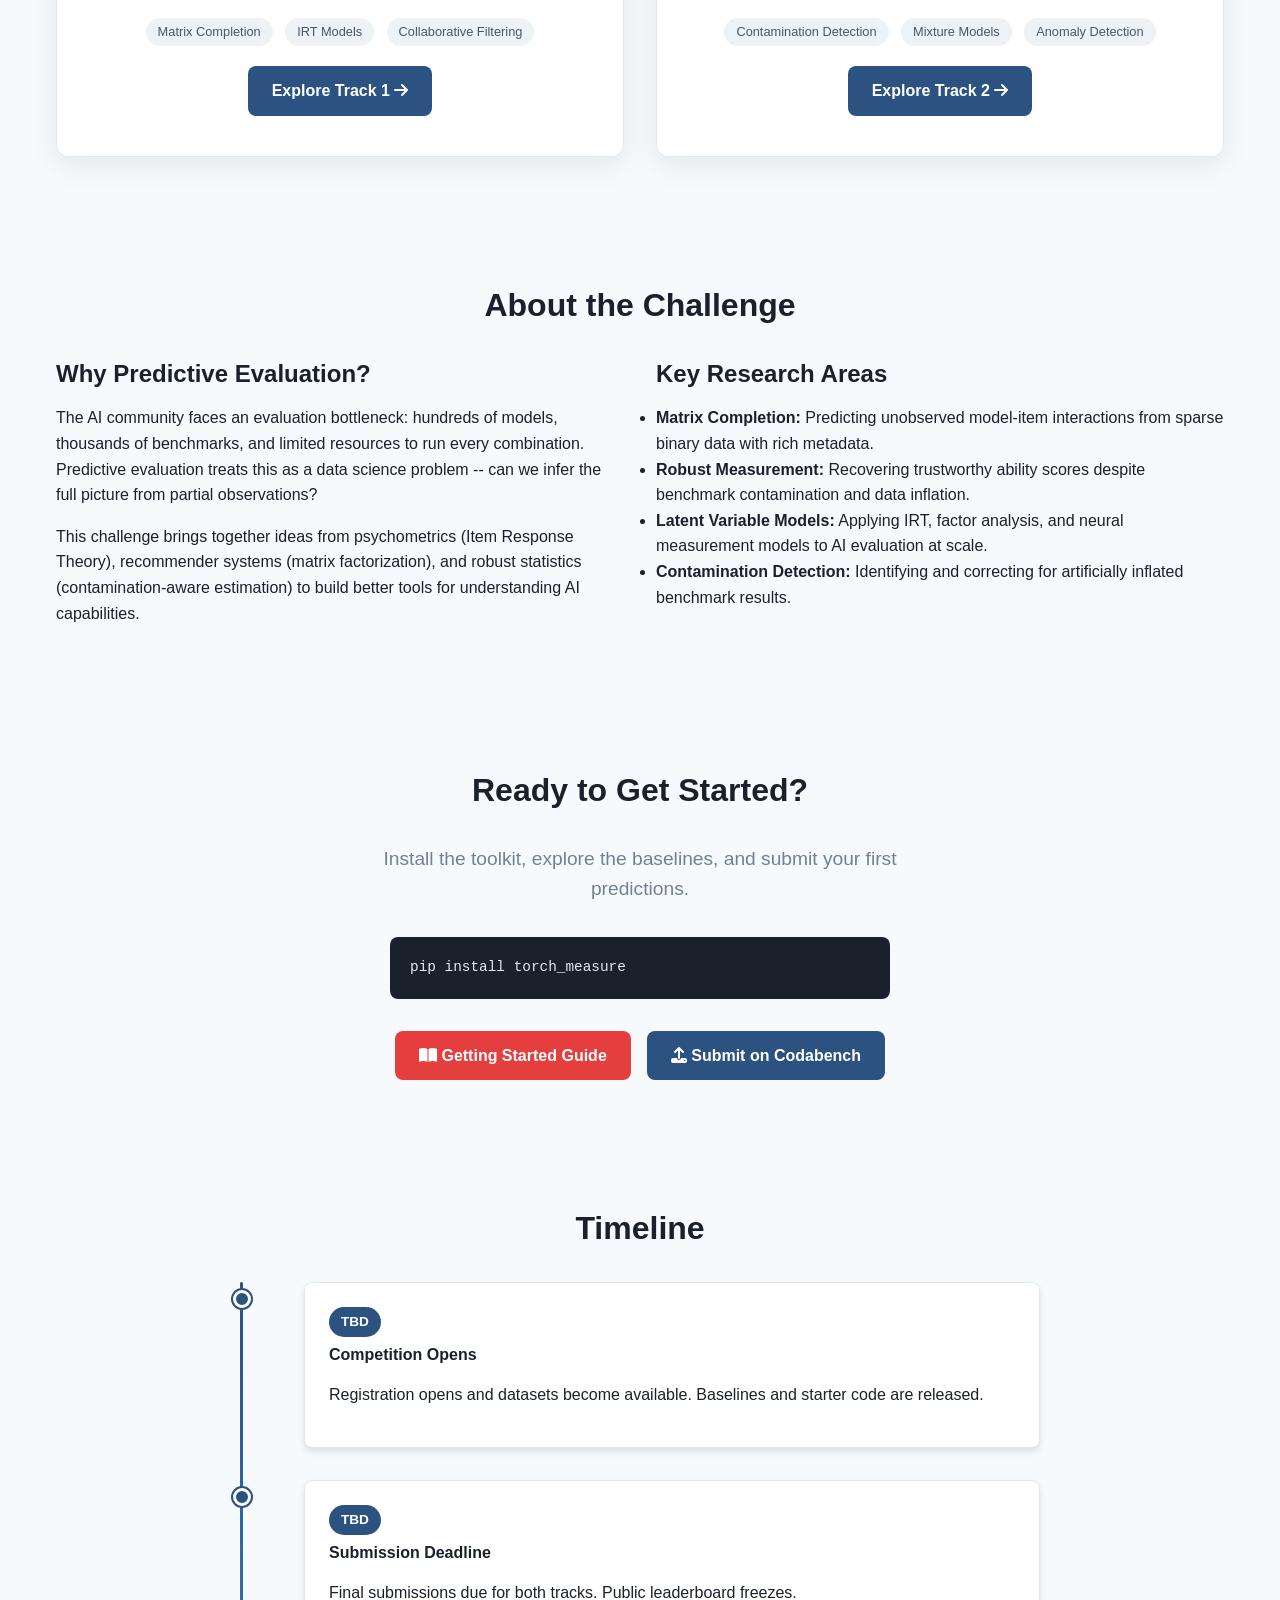
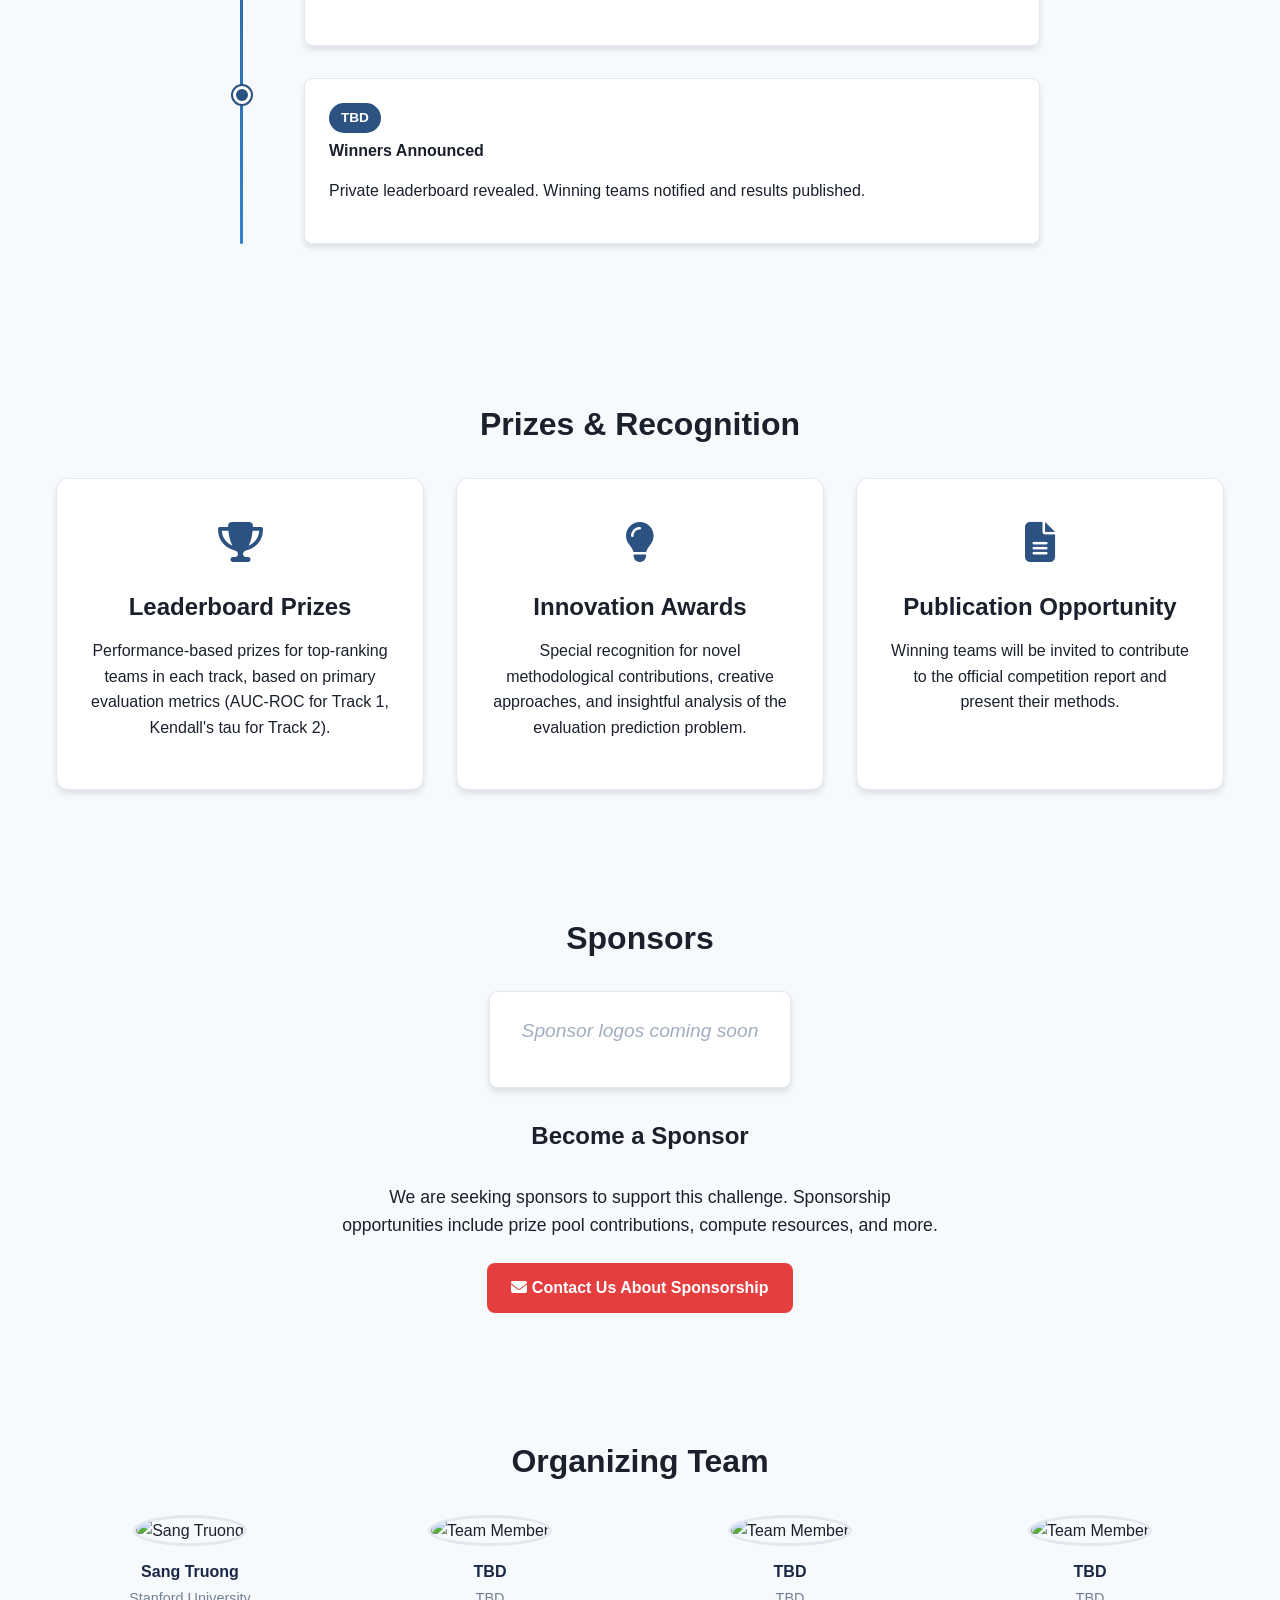
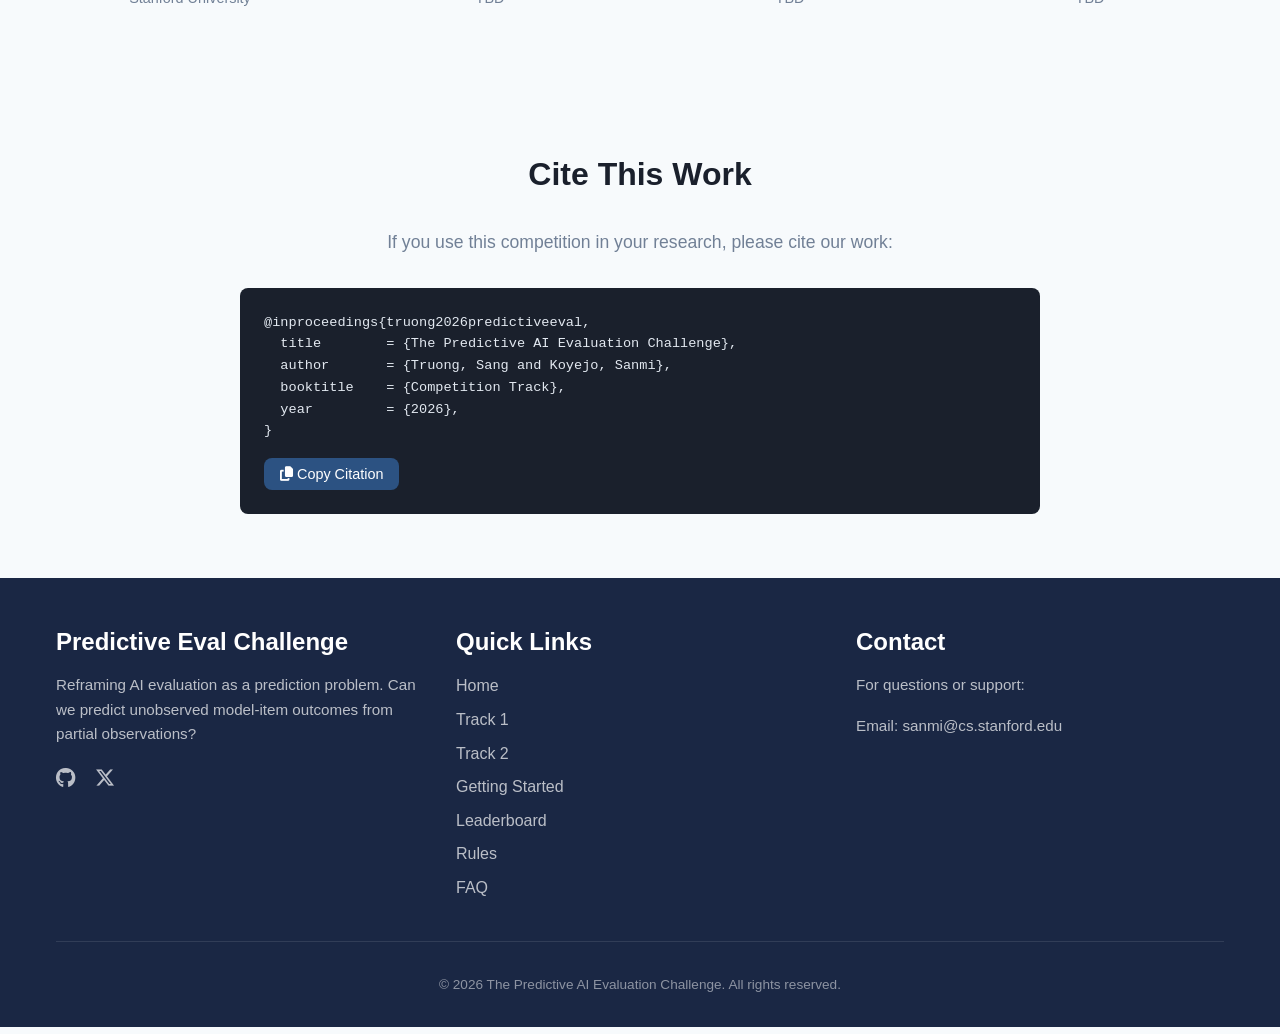
==== commit f2783bcd: "revise website" ====
--- a/docs/index.html
+++ b/docs/index.html
@@ -254,7 +254,7 @@
                         Sponsorship opportunities include prize pool contributions, compute resources, and more.
                     </p>
                     <div class="text-center" style="margin-top: 1.5rem;">
-                        <a href="mailto:sttruong@stanford.edu?subject=Predictive%20Eval%20Challenge%20Sponsorship" class="btn btn-primary">
+                        <a href="mailto:sanmi@cs.stanford.edu?subject=Predictive%20Eval%20Challenge%20Sponsorship" class="btn btn-primary">
                             <i class="fas fa-envelope"></i>
                             Contact Us About Sponsorship
                         </a>
@@ -303,7 +303,7 @@
             <div class="citation-box">
                 <pre><code>@inproceedings{truong2026predictiveeval,
   title        = {The Predictive AI Evaluation Challenge},
-  author       = {Truong, Sang},
+  author       = {Truong, Sang and Koyejo, Sanmi},
   booktitle    = {Competition Track},
   year         = {2026},
 }</code></pre>
@@ -342,7 +342,7 @@
                 <div class="footer-column">
                     <h3>Contact</h3>
                     <p>For questions or support:</p>
-                    <p>Email: sttruong@stanford.edu</p>
+                    <p>Email: sanmi@cs.stanford.edu</p>
                 </div>
             </div>
             <div class="copyright">
@@ -413,7 +413,7 @@
         function copyCitation() {
             const citationText = `@inproceedings{truong2026predictiveeval,
   title        = {The Predictive AI Evaluation Challenge},
-  author       = {Truong, Sang},
+  author       = {Truong, Sang and Koyejo, Sanmi},
   booktitle    = {Competition Track},
   year         = {2026},
 }`;
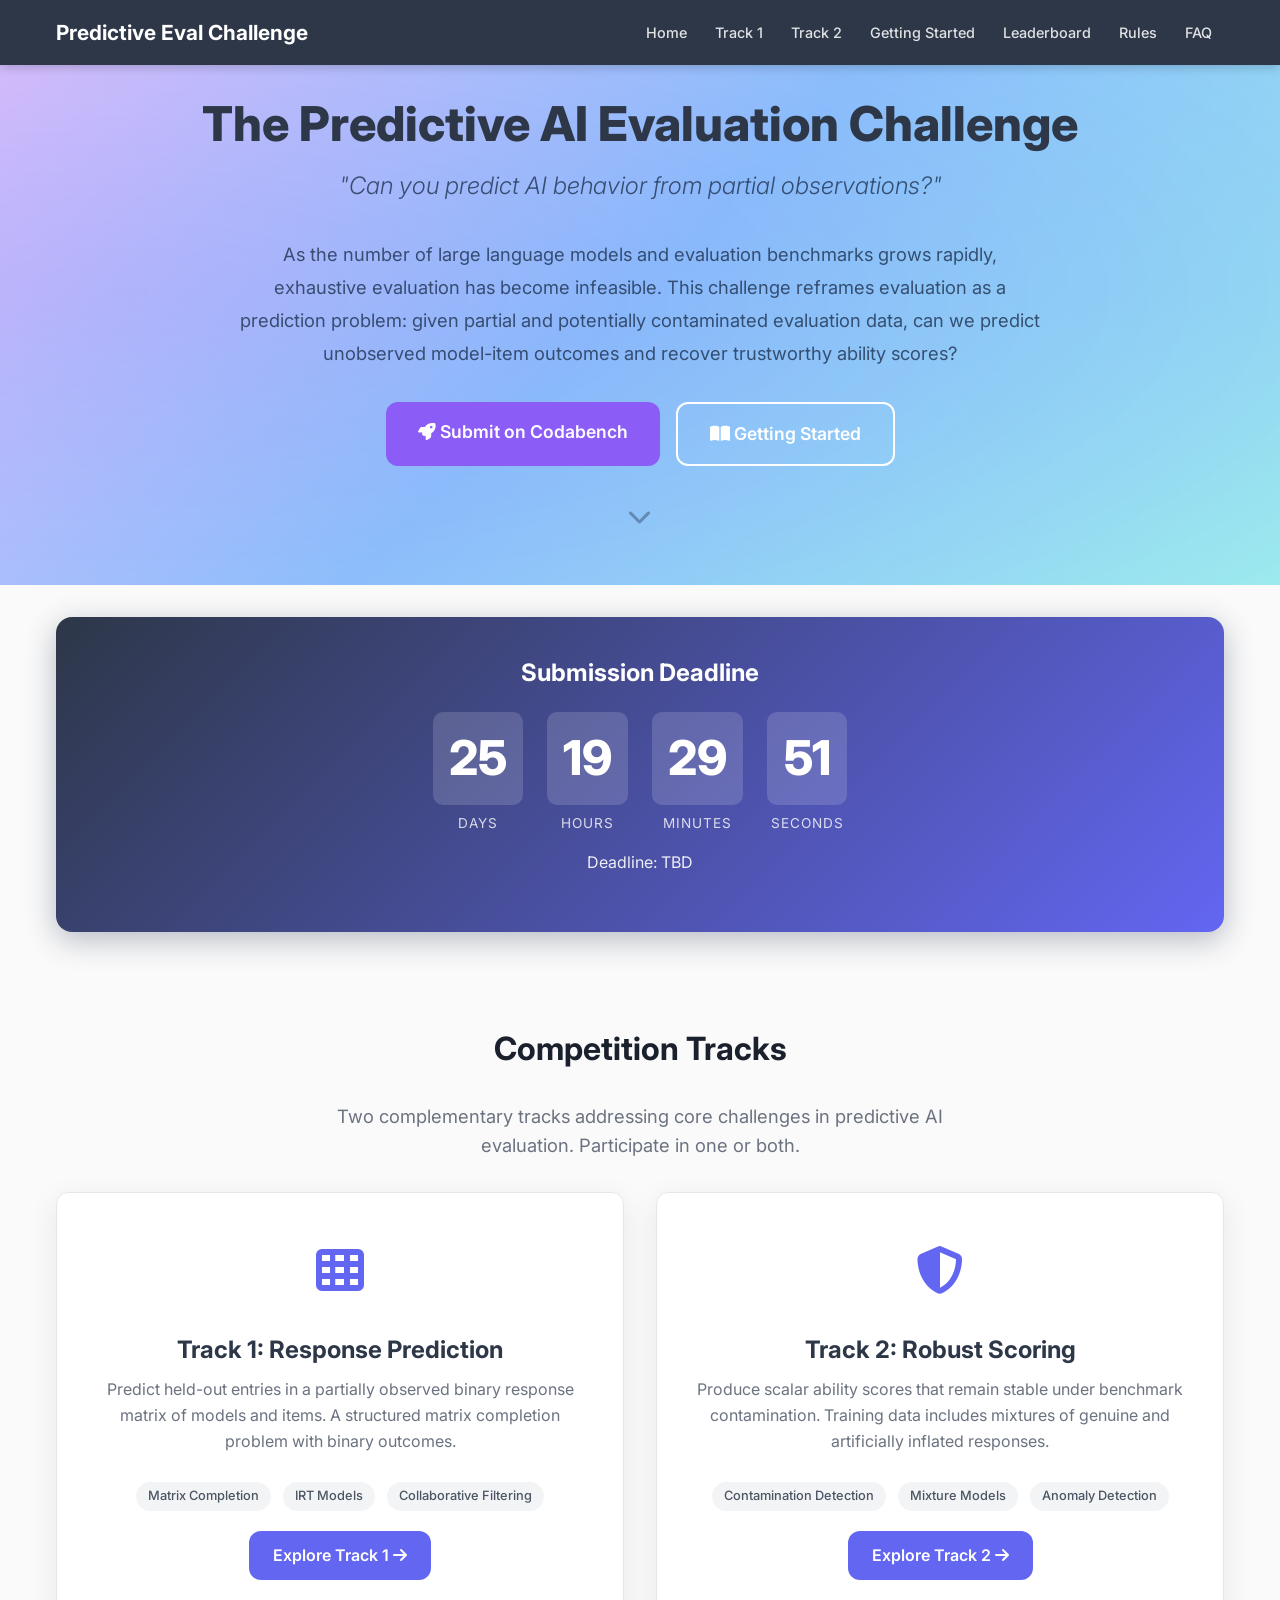
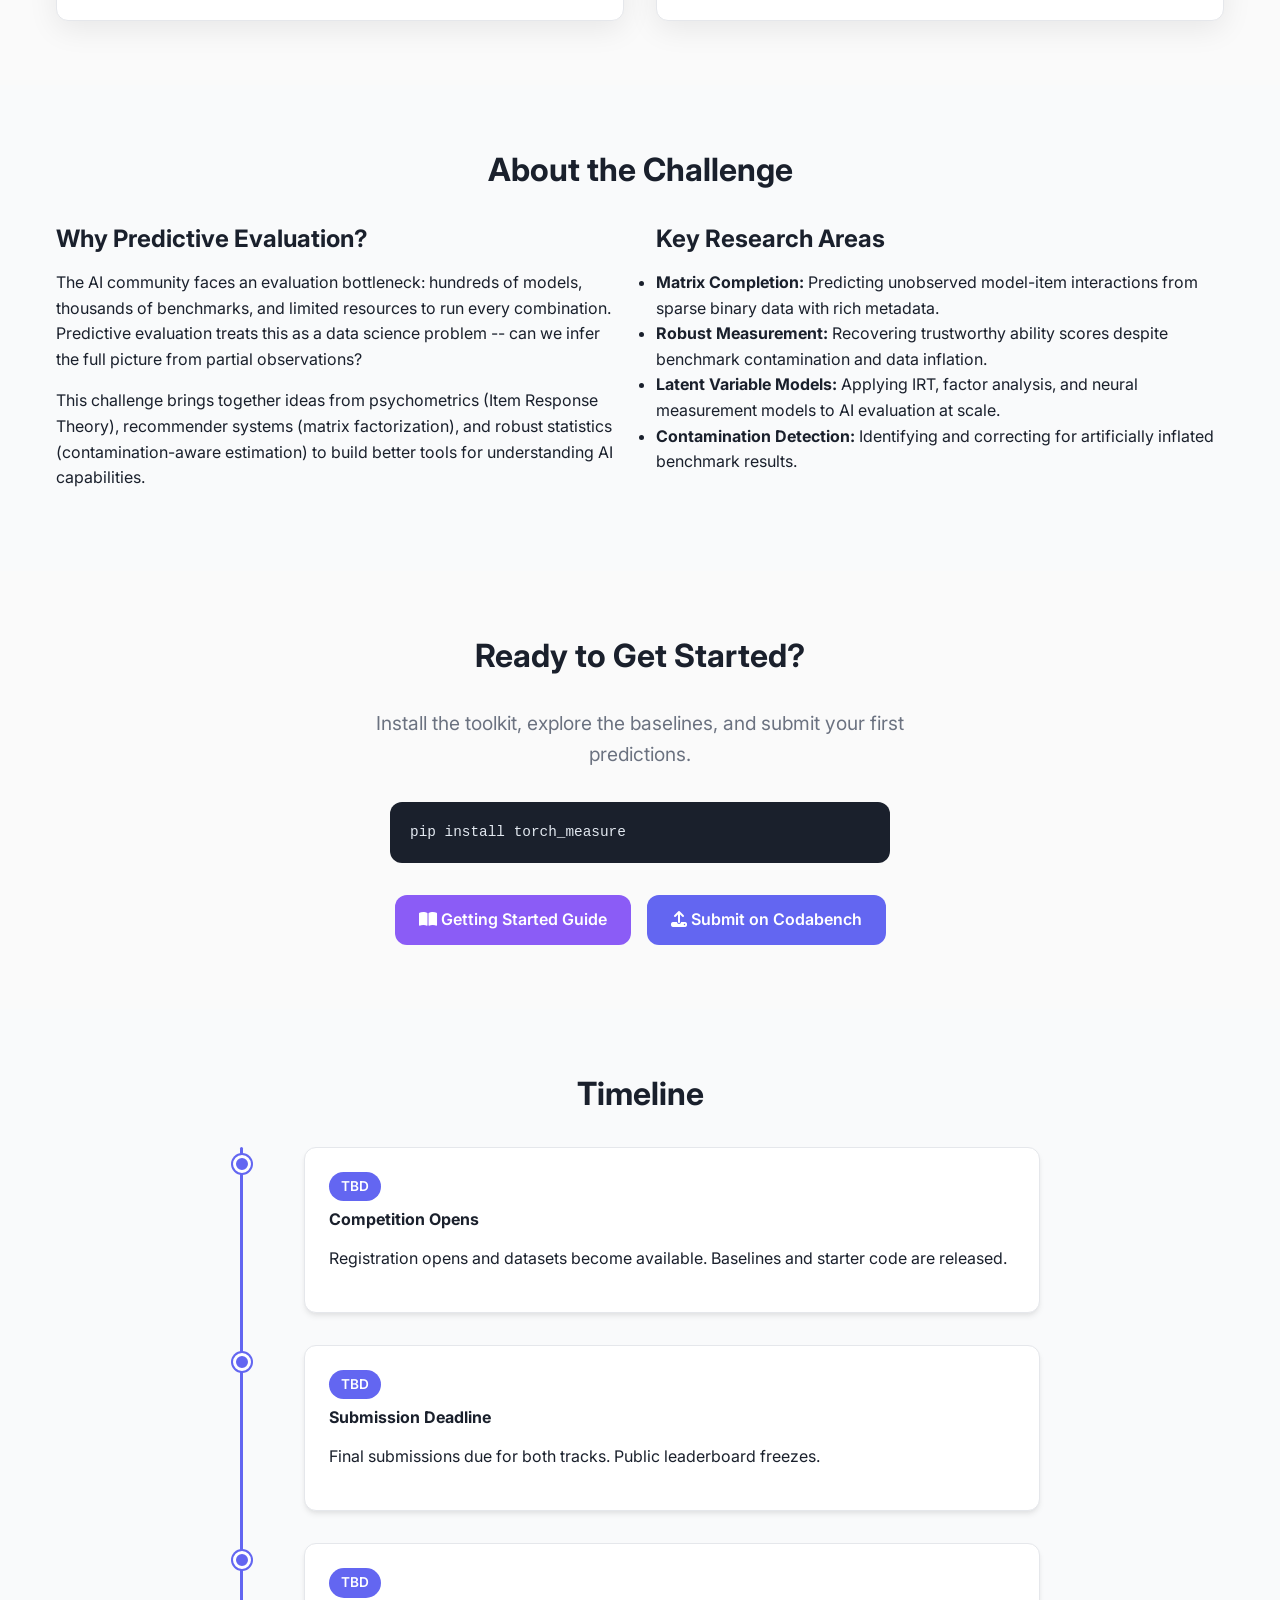
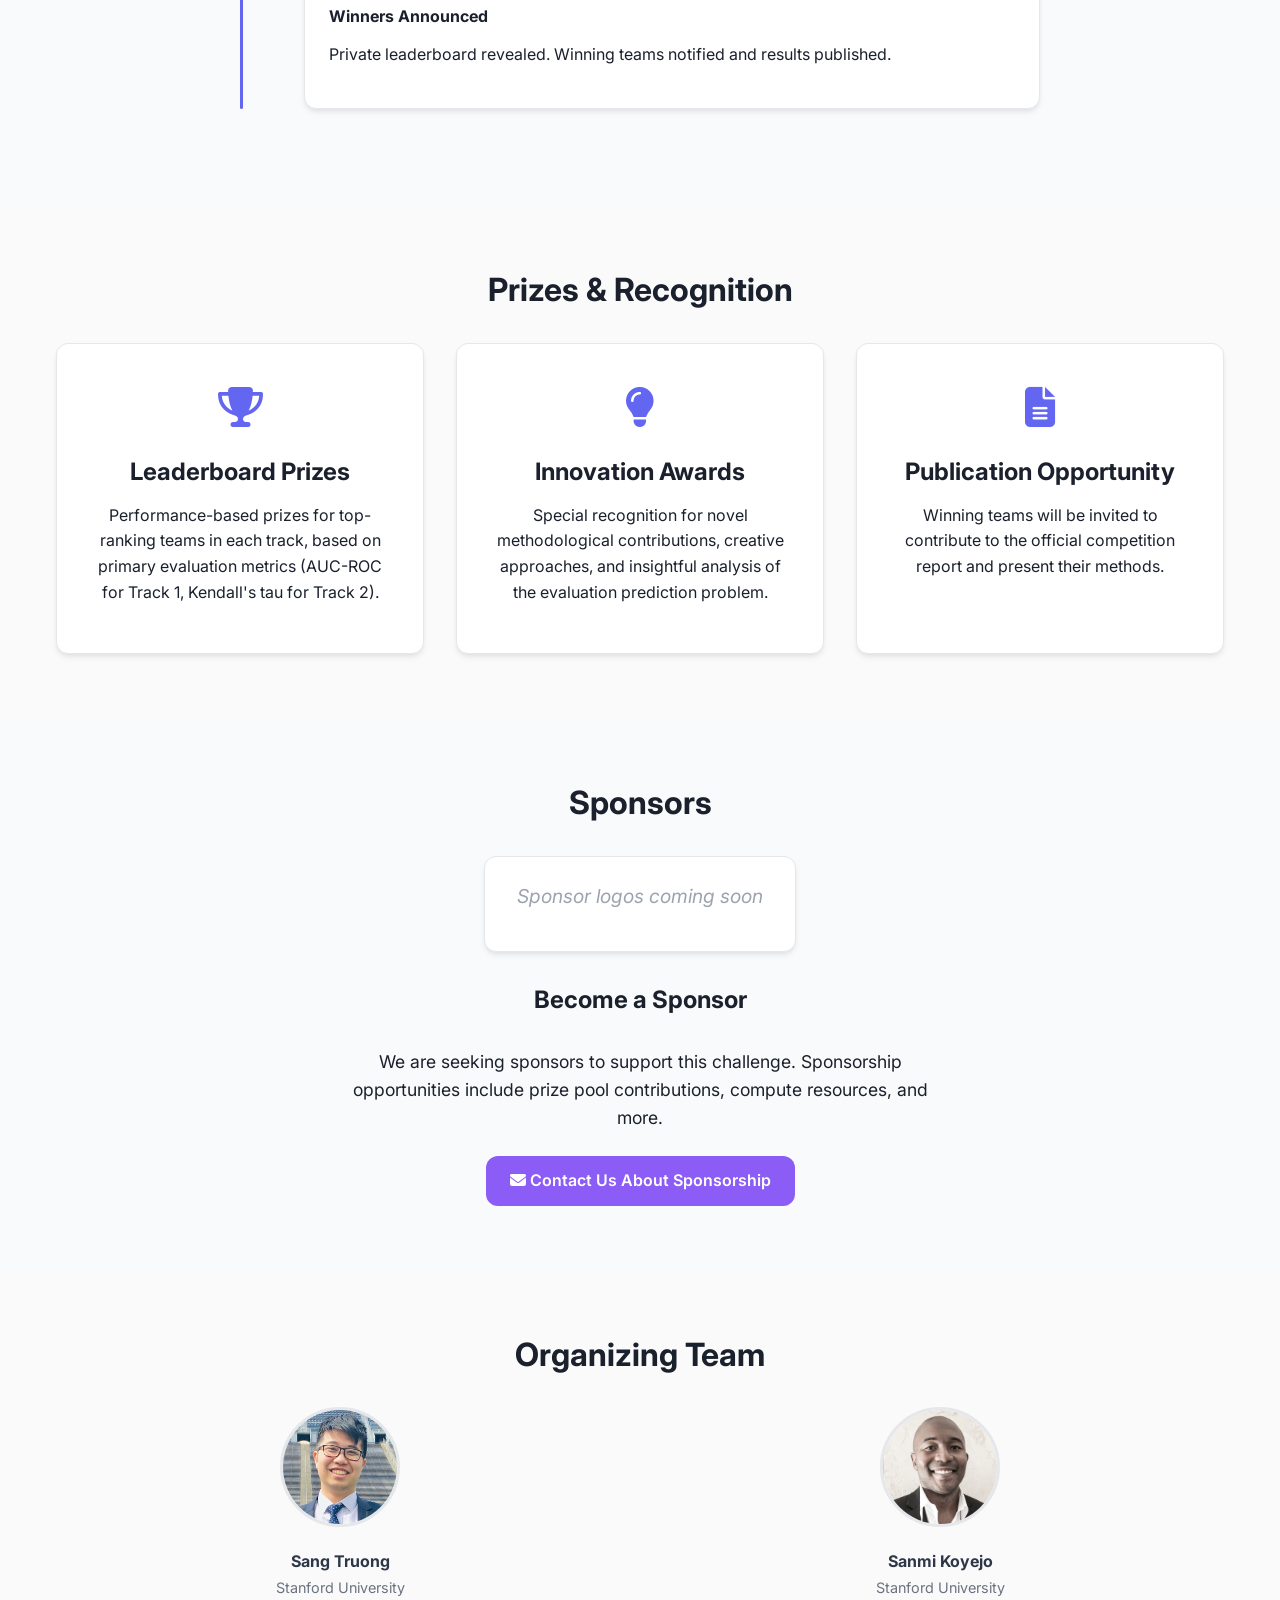
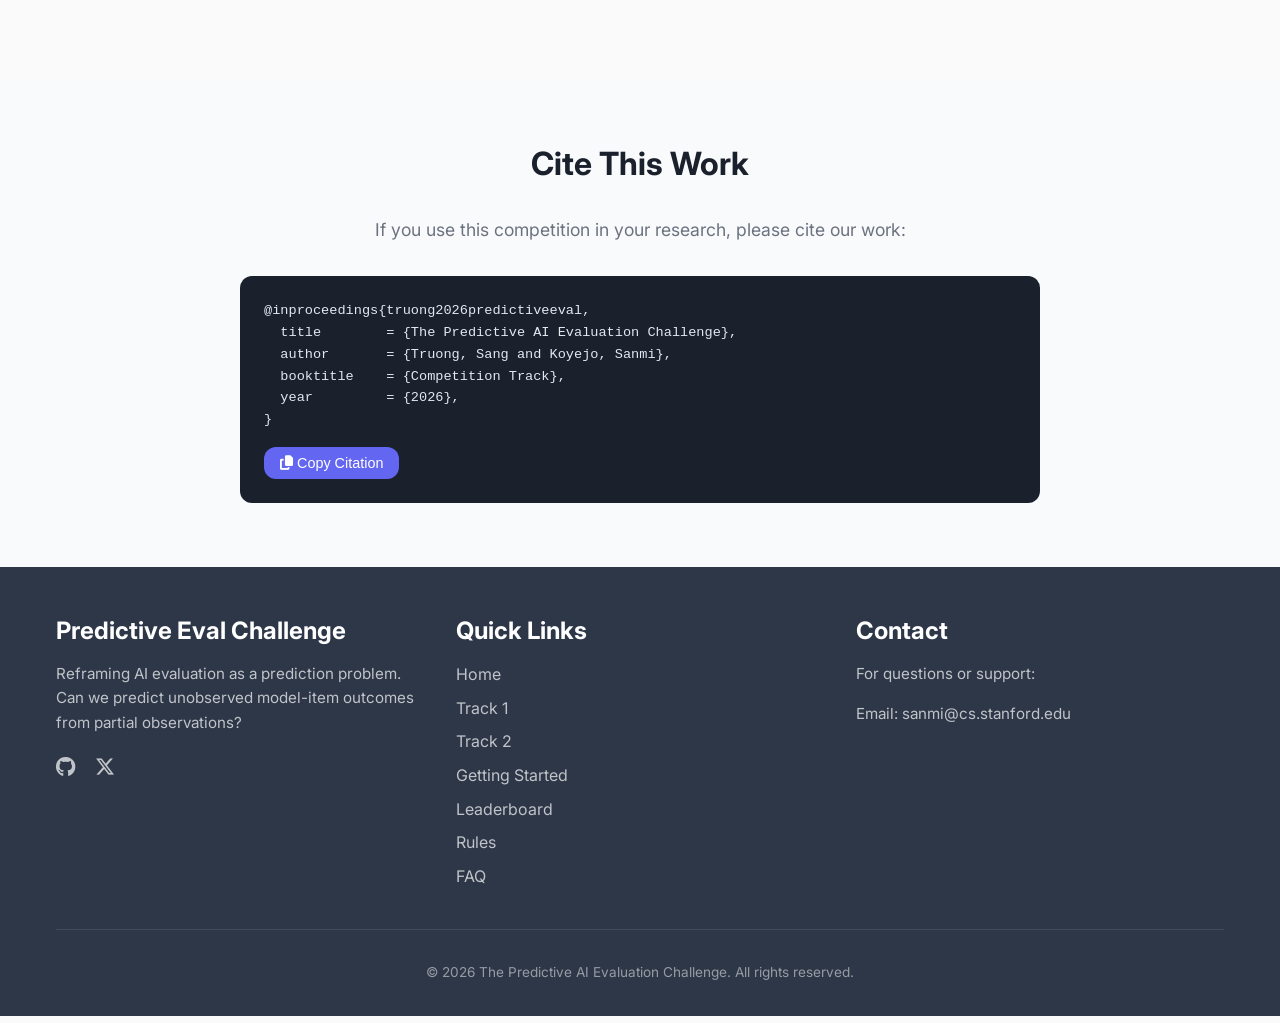
==== commit da1f574e: "revise" ====
--- a/docs/index.html
+++ b/docs/index.html
@@ -4,6 +4,9 @@
     <meta charset="UTF-8">
     <meta name="viewport" content="width=device-width, initial-scale=1.0">
     <title>The Predictive AI Evaluation Challenge</title>
+    <link rel="preconnect" href="https://fonts.googleapis.com">
+    <link rel="preconnect" href="https://fonts.gstatic.com" crossorigin>
+    <link href="https://fonts.googleapis.com/css2?family=Inter:wght@300;400;500;600;700;800&display=swap" rel="stylesheet">
     <link rel="stylesheet" href="https://cdnjs.cloudflare.com/ajax/libs/font-awesome/6.5.0/css/all.min.css">
     <link rel="stylesheet" href="style.css">
 </head>
@@ -39,7 +42,7 @@
                 trustworthy ability scores?
             </p>
             <div style="display: flex; gap: 1rem; justify-content: center; flex-wrap: wrap; margin-top: 2rem;">
-                <a href="https://www.codabench.org/competitions/predictive-eval-challenge/" class="btn btn-primary btn-large" target="_blank">
+                <a href="https://www.codabench.org/competitions/14615/" class="btn btn-primary btn-large" target="_blank">
                     <i class="fas fa-rocket"></i>
                     Submit on Codabench
                 </a>
@@ -167,7 +170,7 @@
                     <i class="fas fa-book-open"></i>
                     Getting Started Guide
                 </a>
-                <a href="https://www.codabench.org/competitions/predictive-eval-challenge/" class="btn btn-secondary" target="_blank">
+                <a href="https://www.codabench.org/competitions/14615/" class="btn btn-secondary" target="_blank">
                     <i class="fas fa-upload"></i>
                     Submit on Codabench
                 </a>
@@ -270,24 +273,14 @@
             <h2 class="text-center mb-2">Organizing Team</h2>
             <div class="team-grid">
                 <div class="team-member">
-                    <img src="https://ui-avatars.com/api/?name=ST&background=2c5282&color=fff&size=120" alt="Sang Truong">
+                    <img src="truong.jpg" alt="Sang Truong">
                     <h4>Sang Truong</h4>
                     <p>Stanford University</p>
                 </div>
                 <div class="team-member">
-                    <img src="https://ui-avatars.com/api/?name=TM&background=2c5282&color=fff&size=120" alt="Team Member">
-                    <h4>TBD</h4>
-                    <p>TBD</p>
-                </div>
-                <div class="team-member">
-                    <img src="https://ui-avatars.com/api/?name=TM&background=2c5282&color=fff&size=120" alt="Team Member">
-                    <h4>TBD</h4>
-                    <p>TBD</p>
-                </div>
-                <div class="team-member">
-                    <img src="https://ui-avatars.com/api/?name=TM&background=2c5282&color=fff&size=120" alt="Team Member">
-                    <h4>TBD</h4>
-                    <p>TBD</p>
+                    <img src="koyejo.jpg" alt="Sanmi Koyejo">
+                    <h4>Sanmi Koyejo</h4>
+                    <p>Stanford University</p>
                 </div>
             </div>
         </div>
--- a/docs/style.css
+++ b/docs/style.css
@@ -1,22 +1,22 @@
 :root {
-    --primary-color: #1a2744; /* Dark navy */
-    --secondary-color: #2c5282; /* Medium blue */
-    --accent-color: #e53e3e; /* Red accent for CTAs */
-    --accent-hover: #c53030;
-    --highlight-color: #3182ce; /* Bright blue for links */
+    --primary-color: #2d3748; /* Charcoal */
+    --secondary-color: #6366f1; /* Indigo */
+    --accent-color: #8b5cf6; /* Violet for CTAs */
+    --accent-hover: #7c3aed;
+    --highlight-color: #6366f1; /* Indigo for links */
     --dark-color: #1a202c;
-    --light-color: #f7fafc;
-    --gray-100: #f7fafc;
-    --gray-200: #edf2f7;
-    --gray-300: #e2e8f0;
-    --gray-400: #cbd5e0;
-    --gray-500: #a0aec0;
-    --gray-600: #718096;
-    --gray-700: #4a5568;
-    --font-primary: 'Roboto', sans-serif;
-    --font-heading: 'Montserrat', sans-serif;
-    --border-radius: 8px;
-    --box-shadow: 0 4px 6px rgba(0, 0, 0, 0.1);
+    --light-color: #fafafa;
+    --gray-100: #f9fafb;
+    --gray-200: #f3f4f6;
+    --gray-300: #e5e7eb;
+    --gray-400: #d1d5db;
+    --gray-500: #9ca3af;
+    --gray-600: #6b7280;
+    --gray-700: #4b5563;
+    --font-primary: 'Inter', 'Roboto', sans-serif;
+    --font-heading: 'Inter', 'Montserrat', sans-serif;
+    --border-radius: 12px;
+    --box-shadow: 0 4px 6px -1px rgba(0, 0, 0, 0.08), 0 2px 4px -1px rgba(0, 0, 0, 0.04);
 }
 
 /* Global Styles */
@@ -85,7 +85,7 @@
     background-color: var(--accent-hover);
     color: white;
     transform: translateY(-2px);
-    box-shadow: 0 4px 12px rgba(229, 62, 62, 0.4);
+    box-shadow: 0 4px 12px rgba(139, 92, 246, 0.4);
 }
 
 .btn-secondary {
@@ -199,10 +199,10 @@
 
 /* Hero Section */
 .hero {
-    background: linear-gradient(135deg, var(--primary-color) 0%, var(--secondary-color) 50%, #2b6cb0 100%);
-    color: white;
-    padding: 8rem 0 4rem;
-    min-height: 80vh;
+    background: linear-gradient(135deg, #e0c3fc 0%, #8ec5fc 50%, #a0f0ed 100%);
+    color: #2d3748;
+    padding: 6rem 0 3rem;
+    min-height: 50vh;
     display: flex;
     align-items: center;
     position: relative;
@@ -212,12 +212,18 @@
 .hero::before {
     content: '';
     position: absolute;
-    top: 0;
-    left: 0;
-    right: 0;
-    bottom: 0;
-    background: url("data:image/svg+xml,%3Csvg width='60' height='60' viewBox='0 0 60 60' xmlns='http://www.w3.org/2000/svg'%3E%3Cg fill='none' fill-rule='evenodd'%3E%3Cg fill='%23ffffff' fill-opacity='0.03'%3E%3Cpath d='M36 34v-4h-2v4h-4v2h4v4h2v-4h4v-2h-4zm0-30V0h-2v4h-4v2h4v4h2V6h4V4h-4zM6 34v-4H4v4H0v2h4v4h2v-4h4v-2H6zM6 4V0H4v4H0v2h4v4h2V6h4V4H6z'/%3E%3C/g%3E%3C/g%3E%3C/svg%3E");
-    opacity: 0.5;
+    top: -50%;
+    left: -50%;
+    width: 200%;
+    height: 200%;
+    background: radial-gradient(ellipse at 30% 50%, rgba(139, 92, 246, 0.15) 0%, transparent 60%),
+                radial-gradient(ellipse at 70% 50%, rgba(96, 165, 250, 0.15) 0%, transparent 60%);
+    animation: subtleShift 12s ease-in-out infinite alternate;
+}
+
+@keyframes subtleShift {
+    0% { transform: translate(0, 0); }
+    100% { transform: translate(3%, -2%); }
 }
 
 .hero .container {
@@ -237,14 +243,14 @@
     font-weight: 300;
     font-style: italic;
     margin-bottom: 2rem;
-    color: rgba(255, 255, 255, 0.9);
+    color: rgba(30, 50, 80, 0.8);
 }
 
 .hero-description {
     font-size: 1.15rem;
     max-width: 800px;
     margin: 0 auto 2rem;
-    color: rgba(255, 255, 255, 0.9);
+    color: rgba(30, 50, 80, 0.8);
     line-height: 1.8;
 }
 
@@ -253,7 +259,7 @@
     cursor: pointer;
     animation: bounce 2s infinite;
     font-size: 1.5rem;
-    color: rgba(255, 255, 255, 0.6);
+    color: rgba(30, 50, 80, 0.4);
 }
 
 @keyframes bounce {
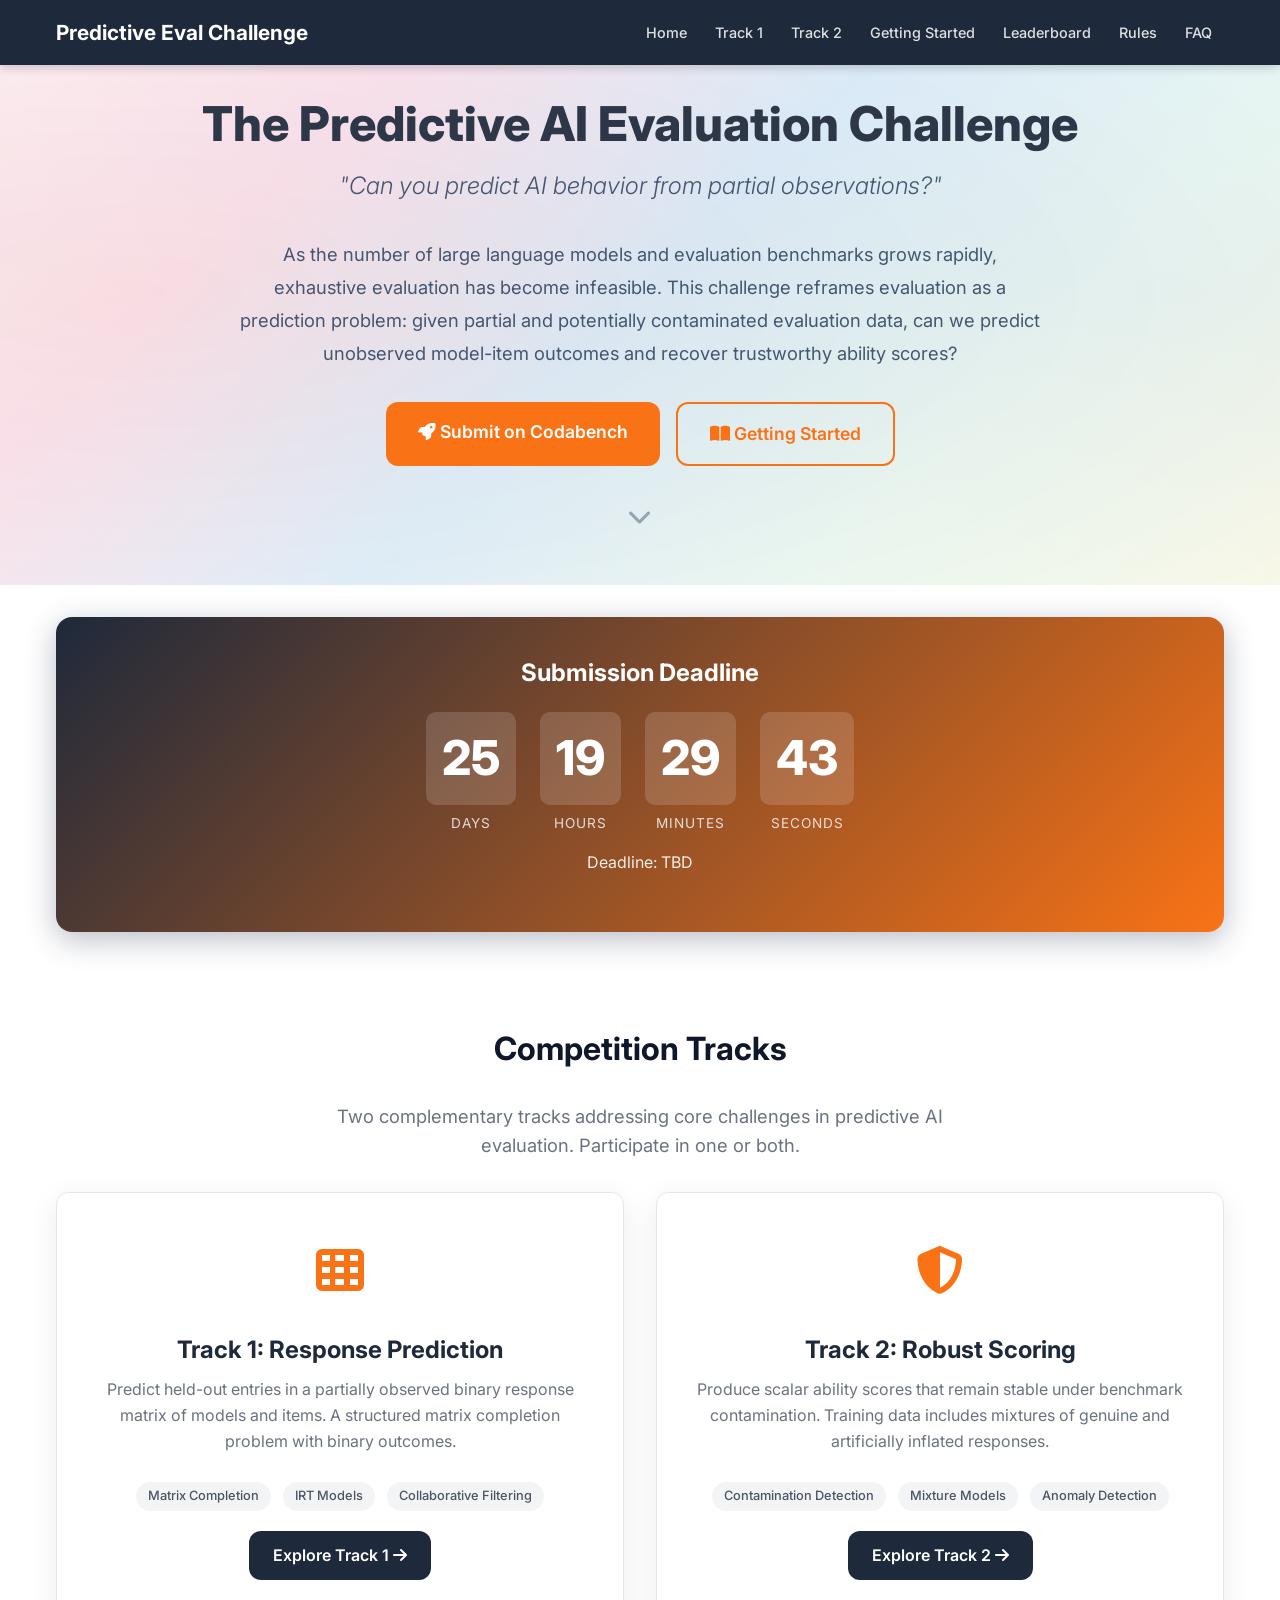
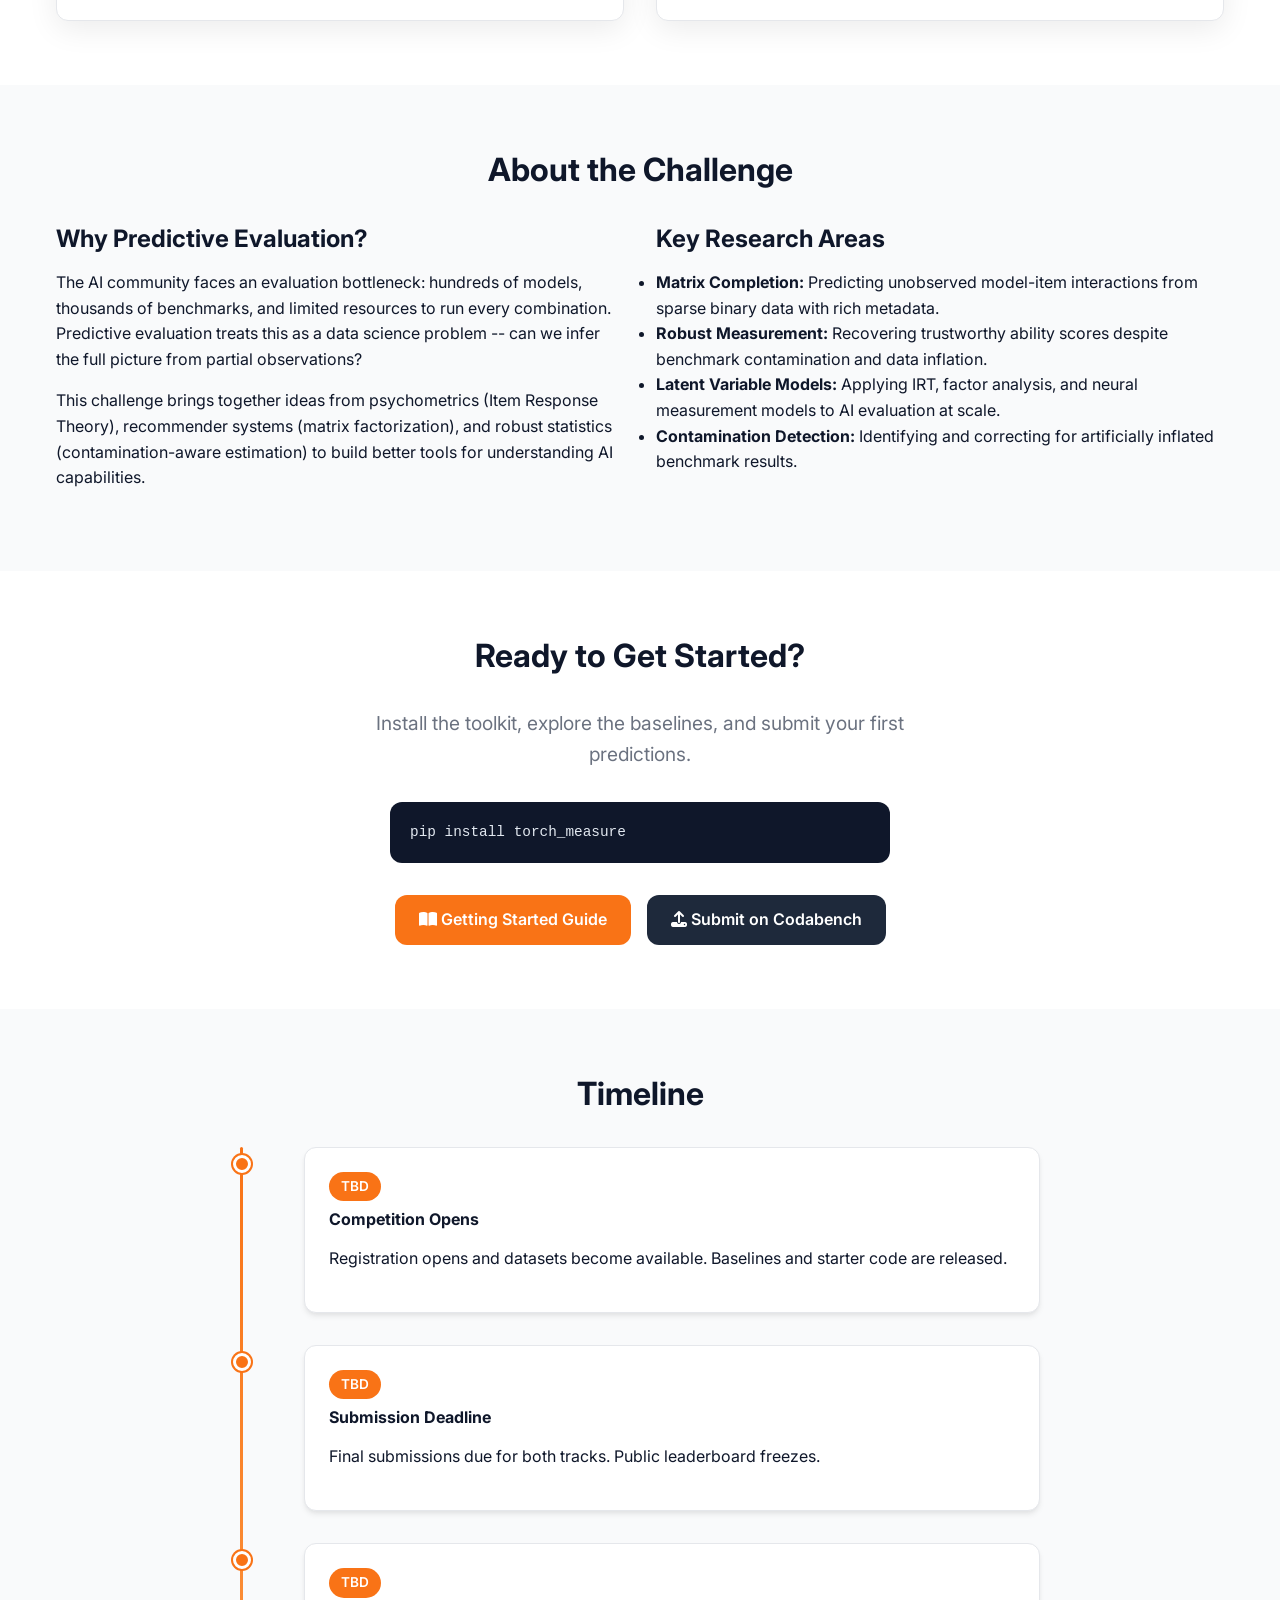
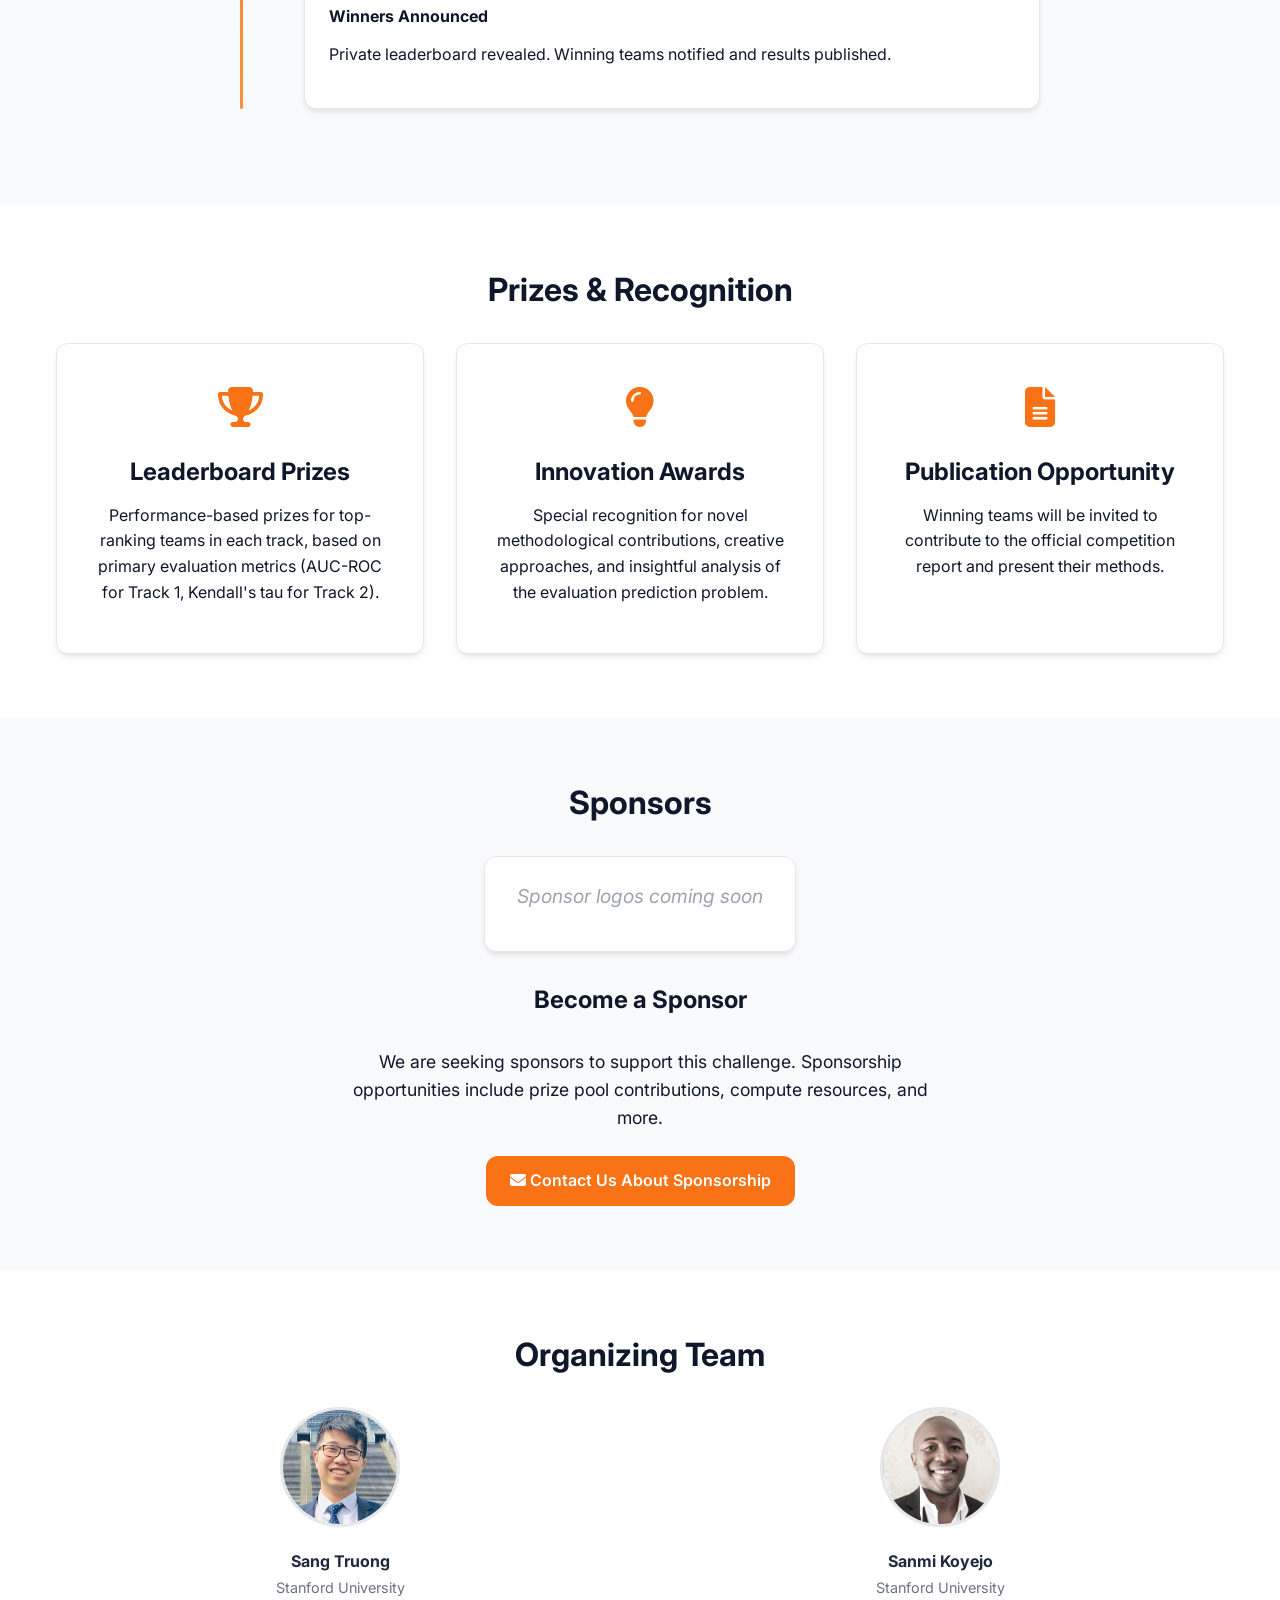
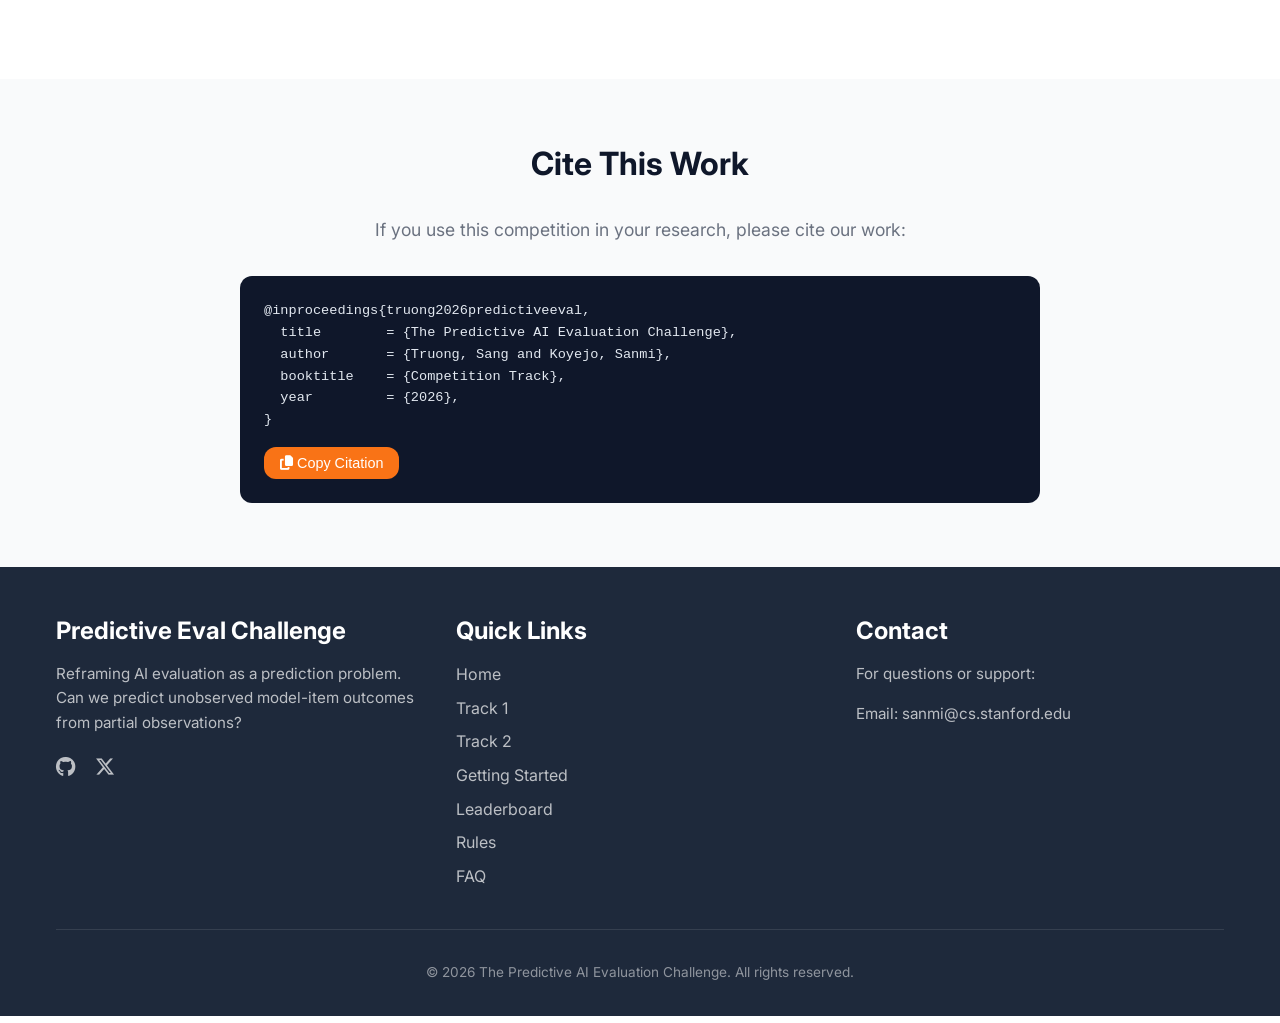
==== commit 01abb41f: "revise" ====
--- a/docs/index.html
+++ b/docs/index.html
@@ -46,7 +46,7 @@
                     <i class="fas fa-rocket"></i>
                     Submit on Codabench
                 </a>
-                <a href="getting_started.html" class="btn btn-outline btn-large" style="border-color: white; color: white;">
+                <a href="getting_started.html" class="btn btn-outline btn-large">
                     <i class="fas fa-book-open"></i>
                     Getting Started
                 </a>
--- a/docs/style.css
+++ b/docs/style.css
@@ -1,11 +1,11 @@
 :root {
-    --primary-color: #2d3748; /* Charcoal */
-    --secondary-color: #6366f1; /* Indigo */
-    --accent-color: #8b5cf6; /* Violet for CTAs */
-    --accent-hover: #7c3aed;
-    --highlight-color: #6366f1; /* Indigo for links */
-    --dark-color: #1a202c;
-    --light-color: #fafafa;
+    --primary-color: #1e293b; /* Slate */
+    --secondary-color: #f97316; /* Warm orange */
+    --accent-color: #f97316; /* Orange for CTAs */
+    --accent-hover: #ea580c;
+    --highlight-color: #2563eb; /* Clean blue for links */
+    --dark-color: #0f172a;
+    --light-color: #ffffff;
     --gray-100: #f9fafb;
     --gray-200: #f3f4f6;
     --gray-300: #e5e7eb;
@@ -85,16 +85,16 @@
     background-color: var(--accent-hover);
     color: white;
     transform: translateY(-2px);
-    box-shadow: 0 4px 12px rgba(139, 92, 246, 0.4);
+    box-shadow: 0 4px 12px rgba(249, 115, 22, 0.4);
 }
 
 .btn-secondary {
-    background-color: var(--secondary-color);
+    background-color: var(--primary-color);
     color: white;
 }
 
 .btn-secondary:hover {
-    background-color: var(--primary-color);
+    background-color: var(--dark-color);
     color: white;
     transform: translateY(-2px);
 }
@@ -199,7 +199,7 @@
 
 /* Hero Section */
 .hero {
-    background: linear-gradient(135deg, #e0c3fc 0%, #8ec5fc 50%, #a0f0ed 100%);
+    background: linear-gradient(135deg, #fdf2f8 0%, #fce7f3 25%, #e0f2fe 50%, #f0fdf4 75%, #fefce8 100%);
     color: #2d3748;
     padding: 6rem 0 3rem;
     min-height: 50vh;
@@ -216,8 +216,8 @@
     left: -50%;
     width: 200%;
     height: 200%;
-    background: radial-gradient(ellipse at 30% 50%, rgba(139, 92, 246, 0.15) 0%, transparent 60%),
-                radial-gradient(ellipse at 70% 50%, rgba(96, 165, 250, 0.15) 0%, transparent 60%);
+    background: radial-gradient(ellipse at 30% 50%, rgba(249, 115, 22, 0.08) 0%, transparent 60%),
+                radial-gradient(ellipse at 70% 50%, rgba(59, 130, 246, 0.08) 0%, transparent 60%);
     animation: subtleShift 12s ease-in-out infinite alternate;
 }
 
@@ -260,6 +260,23 @@
     animation: bounce 2s infinite;
     font-size: 1.5rem;
     color: rgba(30, 50, 80, 0.4);
+}
+
+/* Dark hero variant for track pages */
+.hero-dark {
+    color: white !important;
+}
+
+.hero-dark .hero-tagline {
+    color: rgba(255, 255, 255, 0.85);
+}
+
+.hero-dark .hero-description {
+    color: rgba(255, 255, 255, 0.85);
+}
+
+.hero-dark .scroll-indicator {
+    color: rgba(255, 255, 255, 0.5);
 }
 
 @keyframes bounce {
@@ -520,7 +537,7 @@
     top: 0;
     bottom: 0;
     width: 3px;
-    background: linear-gradient(to bottom, var(--secondary-color), var(--highlight-color));
+    background: linear-gradient(to bottom, var(--secondary-color), #fb923c);
     border-radius: 2px;
 }
 
